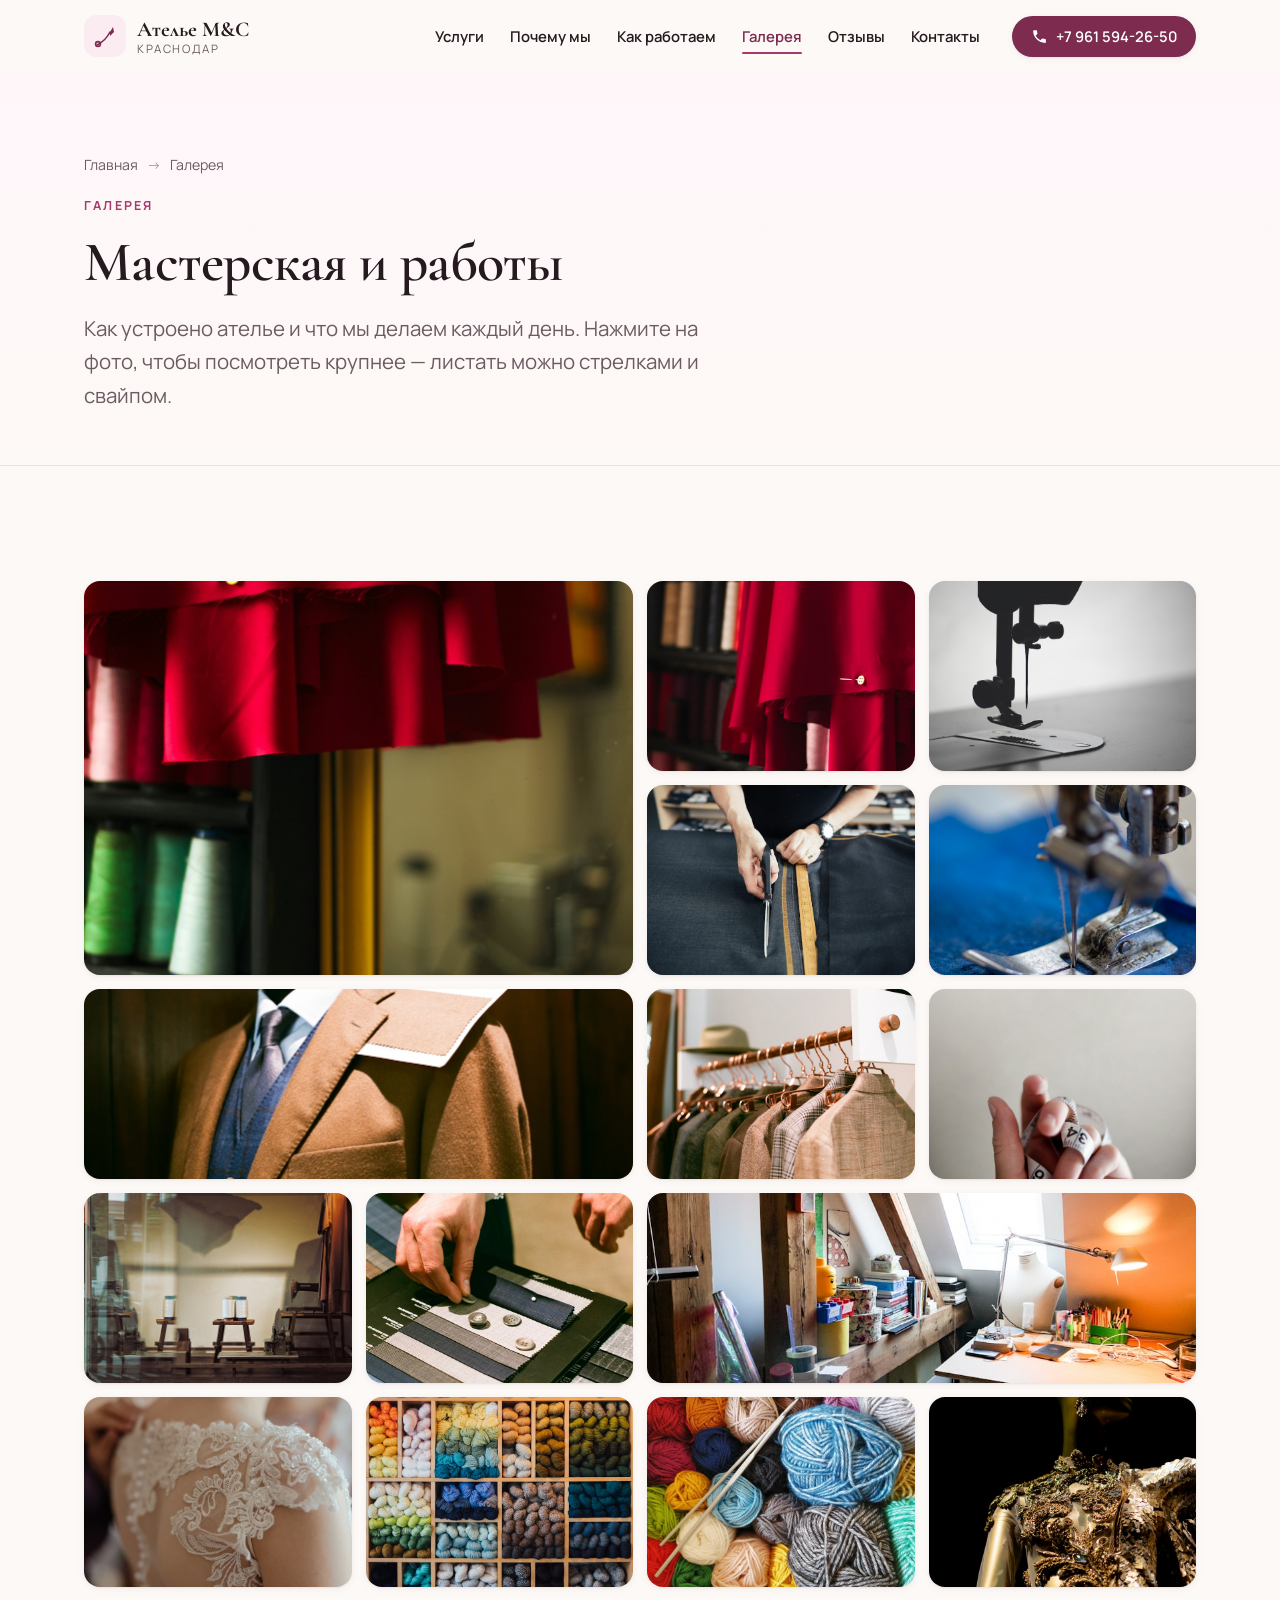
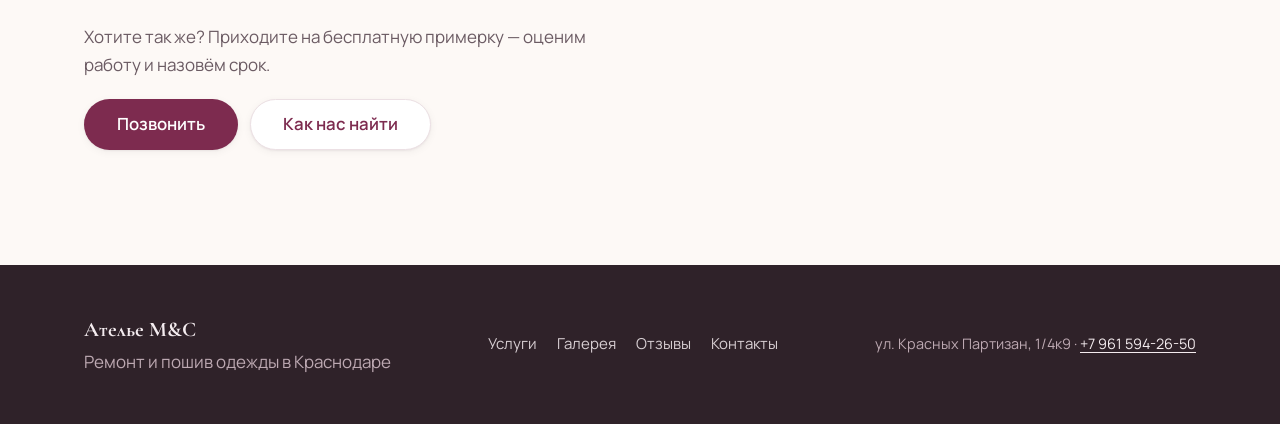
==== gallery.html @ f5616fe5 "Галерея вынесена на отдельную страницу /gallery На главной осталась витрина из 6 фото с кнопкой «Смо" ====
<!DOCTYPE html>
<html lang="ru">
<head>
<meta charset="UTF-8">
<meta name="viewport" content="width=device-width, initial-scale=1">
<title>Галерея работ — Ателье M&amp;C, Краснодар</title>
<meta name="description" content="Фотографии ателье M&amp;C в Краснодаре: мастерская, раскрой, пошив и готовые работы. Ремонт и пошив одежды на ул. Красных Партизан, 1/4к9. Тел. +7 961 594-26-50.">
<link rel="canonical" href="https://atelier-mc.vercel.app/gallery">
<meta name="theme-color" content="#241a1f">

<meta property="og:type" content="website">
<meta property="og:locale" content="ru_RU">
<meta property="og:site_name" content="Ателье M&amp;C">
<meta property="og:title" content="Галерея работ — Ателье M&amp;C, Краснодар">
<meta property="og:description" content="Фотографии мастерской и работ ателье M&amp;C в Краснодаре.">
<meta property="og:url" content="https://atelier-mc.vercel.app/gallery">
<meta property="og:image" content="https://atelier-mc.vercel.app/photos/g1-platie-big.jpg">
<meta name="twitter:card" content="summary_large_image">

<link rel="icon" type="image/svg+xml" href="/favicon.svg">
<link rel="apple-touch-icon" href="/favicon.svg">

<link rel="preconnect" href="https://fonts.googleapis.com">
<link rel="preconnect" href="https://fonts.gstatic.com" crossorigin>
<link href="https://fonts.googleapis.com/css2?family=Cormorant+Garamond:wght@500;600;700&family=Manrope:wght@400;500;600;700&display=swap" rel="stylesheet">
<link rel="stylesheet" href="/styles.css">
<script>document.documentElement.className+=" js";</script>
</head>
<body>

<a class="skip-link" href="#main">Перейти к содержанию</a>

<header class="site-header" id="top">
  <div class="wrap header-inner">
    <a class="brand" href="/" aria-label="Ателье M&amp;C — на главную">
      <span class="brand-mark" aria-hidden="true">
        <svg viewBox="0 0 32 32" width="32" height="32" fill="none">
          <path d="M8 25c6-3 10-7 13-13" stroke="currentColor" stroke-width="1.6" stroke-linecap="round"/>
          <path d="M21 12l3-5 1 5-4 4z" fill="currentColor"/>
          <circle cx="9" cy="24" r="2.4" stroke="currentColor" stroke-width="1.6"/>
        </svg>
      </span>
      <span class="brand-text">
        <strong>Ателье M&amp;C</strong>
        <small>Краснодар</small>
      </span>
    </a>

    <nav class="site-nav" id="site-nav" aria-label="Основная навигация">
      <a href="/#services">Услуги</a>
      <a href="/#why">Почему мы</a>
      <a href="/#how">Как работаем</a>
      <a href="/gallery" class="is-active" aria-current="page">Галерея</a>
      <a href="/#reviews">Отзывы</a>
      <a href="/#contacts">Контакты</a>
    </nav>

    <a class="btn btn-primary header-cta" href="tel:+79615942650">
      <svg viewBox="0 0 24 24" width="17" height="17" aria-hidden="true"><path d="M6.6 10.8a15.1 15.1 0 006.6 6.6l2.2-2.2a1 1 0 011-.24 11.4 11.4 0 003.6.58 1 1 0 011 1V20a1 1 0 01-1 1A17 17 0 013 4a1 1 0 011-1h3.5a1 1 0 011 1c0 1.25.2 2.46.57 3.6a1 1 0 01-.25 1z" fill="currentColor"/></svg>
      +7 961 594-26-50
    </a>

    <button class="burger" id="burger" aria-label="Открыть меню" aria-expanded="false" aria-controls="site-nav">
      <span></span><span></span><span></span>
    </button>
  </div>
</header>

<main id="main">

  <section class="page-head">
    <div class="wrap">
      <nav class="crumbs" aria-label="Вы здесь">
        <a href="/">Главная</a> <span aria-hidden="true">→</span> Галерея
      </nav>
      <p class="eyebrow">Галерея</p>
      <h1>Мастерская и работы</h1>
      <p class="lead">Как устроено ателье и что мы делаем каждый день.
        Нажмите на фото, чтобы посмотреть крупнее — листать можно стрелками и свайпом.</p>
    </div>
  </section>

  <section class="section">
    <div class="wrap">
      <!-- Замените на фотографии своих работ, см. README.md -->
      <div class="gallery stagger">
        <button class="shot big reveal" type="button" data-full="/photos/g1-platie-big.jpg">
          <img src="/photos/g1-platie.jpg" alt="Красное платье на вешалке рядом с катушками ниток" loading="lazy" width="1100" height="1100">
        </button>
        <button class="shot reveal" type="button" data-full="/photos/g2-katushki-big.jpg">
          <img src="/photos/g2-katushki.jpg" alt="Стеллаж с разноцветными катушками ниток" loading="lazy" width="800" height="600">
        </button>
        <button class="shot reveal" type="button" data-full="/photos/g3-igla-big.jpg">
          <img src="/photos/g3-igla.jpg" alt="Швейная игла с нитью, макросъемка" loading="lazy" width="800" height="600">
        </button>
        <button class="shot reveal" type="button" data-full="/photos/g4-raskroy-big.jpg">
          <img src="/photos/g4-raskroy.jpg" alt="Раскрой ткани ножницами" loading="lazy" width="800" height="600">
        </button>
        <button class="shot wide reveal" type="button" data-full="/photos/g5-maneken-big.jpg">
          <img src="/photos/g5-maneken.jpg" alt="Костюм на портновском манекене" loading="lazy" width="1100" height="600">
        </button>
        <button class="shot reveal" type="button" data-full="/photos/g6-mashina-big.jpg">
          <img src="/photos/g6-mashina.jpg" alt="Швейная машина в мастерской" loading="lazy" width="800" height="600">
        </button>
        <button class="shot reveal" type="button" data-full="/photos/g7-veshalka-big.jpg">
          <img src="/photos/g7-veshalka.jpg" alt="Готовая одежда на вешалках" loading="lazy" width="800" height="600">
        </button>
        <button class="shot reveal" type="button" data-full="/photos/g8-santimetr-big.jpg">
          <img src="/photos/g8-santimetr.jpg" alt="Рука с обмотанной сантиметровой лентой" loading="lazy" width="1100" height="600">
        </button>
        <button class="shot reveal" type="button" data-full="/photos/g9-vitrina-big.jpg">
          <img src="/photos/g9-vitrina.jpg" alt="Катушки ниток в витрине ателье" loading="lazy" width="1100" height="600">
        </button>
        <button class="shot reveal" type="button" data-full="/photos/g10-master-big.jpg">
          <img src="/photos/g10-master.jpg" alt="Мастер за работой с тканью" loading="lazy" width="800" height="600">
        </button>
        <button class="shot wide reveal" type="button" data-full="/photos/g11-stol-big.jpg">
          <img src="/photos/g11-stol.jpg" alt="Рабочий стол закройщика с инструментами" loading="lazy" width="800" height="600">
        </button>
        <button class="shot reveal" type="button" data-full="/photos/g12-svadba-big.jpg">
          <img src="/photos/g12-svadba.jpg" alt="Свадебное платье из кружева" loading="lazy" width="800" height="600">
        </button>
        <button class="shot reveal" type="button" data-full="/photos/g13-tkani-big.jpg">
          <img src="/photos/g13-tkani.jpg" alt="Разноцветные ткани в рулонах" loading="lazy" width="800" height="600">
        </button>
        <button class="shot reveal" type="button" data-full="/photos/g14-pryazha-big.jpg">
          <img src="/photos/g14-pryazha.jpg" alt="Мотки пряжи для трикотажа" loading="lazy" width="800" height="600">
        </button>
        <button class="shot reveal" type="button" data-full="/photos/g15-maneken2-big.jpg">
          <img src="/photos/g15-maneken2.jpg" alt="Манекен в платье с расшитым декором" loading="lazy" width="800" height="600">
        </button>
      </div>

      <div class="gallery-cta reveal">
        <p class="section-lead">Хотите так же? Приходите на бесплатную примерку — оценим работу и назовём срок.</p>
        <div class="contact-actions">
          <a class="btn btn-primary btn-lg" href="tel:+79615942650">Позвонить</a>
          <a class="btn btn-ghost btn-lg" href="/#contacts">Как нас найти</a>
        </div>
      </div>
    </div>
  </section>

</main>

<footer class="site-footer">
  <div class="wrap footer-inner">
    <div>
      <strong>Ателье M&amp;C</strong>
      <p class="muted">Ремонт и пошив одежды в Краснодаре</p>
    </div>
    <nav class="footer-nav" aria-label="Навигация в подвале">
      <a href="/#services">Услуги</a>
      <a href="/gallery">Галерея</a>
      <a href="/#reviews">Отзывы</a>
      <a href="/#contacts">Контакты</a>
    </nav>
    <p class="muted small">ул. Красных Партизан, 1/4к9 · <a href="tel:+79615942650">+7 961 594-26-50</a></p>
  </div>
</footer>

<div class="action-bar">
  <a class="btn btn-primary" href="tel:+79615942650">Позвонить</a>
  <a class="btn btn-tg" href="https://t.me/MalakhovaSvetlana" target="_blank" rel="noopener">Telegram</a>
</div>

<div class="lightbox" id="lightbox" role="dialog" aria-modal="true" aria-label="Просмотр фотографии" hidden>
  <button class="lb-close" type="button" aria-label="Закрыть">✕</button>
  <button class="lb-nav lb-prev" type="button" aria-label="Предыдущее фото">‹</button>
  <img class="lb-img" alt="">
  <button class="lb-nav lb-next" type="button" aria-label="Следующее фото">›</button>
  <p class="lb-caption" aria-live="polite"></p>
</div>

<script src="/app.js" defer></script>
</body>
</html>
---- styles.css ----
/* ── Токены ──────────────────────────────────────────────── */
:root{
  --ink:#241a1f;
  --ink-2:#2f2229;
  --ink-soft:#6b5b63;
  --rose:#a8386a;
  --rose-dark:#7d2b4f;
  --blush:#fbecf1;
  --cream:#fdf9f6;
  --line:#ece0e4;
  --line-dark:rgba(255,255,255,.14);

  --shadow-sm:0 1px 2px rgba(36,26,31,.06), 0 2px 8px rgba(36,26,31,.05);
  --shadow-md:0 4px 12px rgba(36,26,31,.07), 0 12px 32px rgba(36,26,31,.07);
  --shadow-lg:0 12px 28px rgba(36,26,31,.10), 0 32px 64px rgba(36,26,31,.14);

  --r-sm:10px; --r-md:16px; --r-lg:24px; --r-pill:999px;
  --header-h:72px;
  --wrap:1160px;

  --serif:"Cormorant Garamond",Georgia,"Times New Roman",serif;
  --sans:"Manrope",-apple-system,"Segoe UI",Roboto,Arial,sans-serif;
}

*,*::before,*::after{box-sizing:border-box}
html{scroll-behavior:smooth}
body{
  margin:0;
  font-family:var(--sans);
  font-size:17px;
  line-height:1.65;
  color:var(--ink);
  background:var(--cream);
  -webkit-font-smoothing:antialiased;
  overflow-x:hidden;
}
img{max-width:100%;display:block}
a{color:var(--rose);text-decoration-thickness:1px;text-underline-offset:3px}
h1,h2,h3{font-family:var(--serif);font-weight:600;line-height:1.12;margin:0;letter-spacing:-.01em}
h1{font-size:clamp(2.7rem,7vw,5rem)}
h1 em{font-style:italic;font-weight:500}
h2{font-size:clamp(1.9rem,4vw,3rem)}
h3{font-size:1.2rem;font-family:var(--sans);font-weight:700;letter-spacing:0;line-height:1.3}
p{margin:0 0 1em}
p:last-child{margin-bottom:0}

.wrap{width:100%;max-width:var(--wrap);margin-inline:auto;padding-inline:24px}
.muted{color:var(--ink-soft)}
.small{font-size:.9rem}

.skip-link{position:absolute;left:-9999px;top:0;z-index:100;background:var(--rose-dark);color:#fff;padding:12px 20px}
.skip-link:focus{left:0}
:focus-visible{outline:2px solid var(--rose);outline-offset:3px;border-radius:4px}

/* ── Кнопки ──────────────────────────────────────────────── */
.btn{
  display:inline-flex;align-items:center;justify-content:center;gap:8px;
  padding:12px 22px;border:1px solid transparent;border-radius:var(--r-pill);
  font-family:var(--sans);font-size:.97rem;font-weight:600;line-height:1;
  text-decoration:none;cursor:pointer;white-space:nowrap;
  transition:transform .18s ease, box-shadow .18s ease, background .18s ease, color .18s ease, border-color .18s ease;
}
.btn:active{transform:translateY(1px)}
.btn-lg{padding:16px 32px;font-size:1.05rem}
.btn-primary{background:var(--rose-dark);color:#fff;box-shadow:var(--shadow-sm)}
.btn-primary:hover{background:var(--rose);box-shadow:var(--shadow-md);transform:translateY(-2px)}
.btn-ghost{background:#fff;color:var(--rose-dark);border-color:var(--line);box-shadow:var(--shadow-sm)}
.btn-ghost:hover{border-color:var(--rose);color:var(--rose);transform:translateY(-2px);box-shadow:var(--shadow-md)}
.btn-glass{background:rgba(255,255,255,.14);color:#fff;border-color:rgba(255,255,255,.5);backdrop-filter:blur(8px)}
.btn-glass:hover{background:rgba(255,255,255,.94);color:var(--ink);border-color:transparent;transform:translateY(-2px)}
.btn-tg{background:#27a7e7;color:#fff}
.btn-tg:hover{background:#1d94d0}

/* ── Шапка ───────────────────────────────────────────────── */
.site-header{
  position:sticky;top:0;z-index:40;
  background:rgba(253,249,246,.82);
  backdrop-filter:blur(14px);-webkit-backdrop-filter:blur(14px);
  border-bottom:1px solid transparent;
  transition:border-color .25s ease, box-shadow .25s ease;
}
.site-header.is-stuck{border-bottom-color:var(--line);box-shadow:0 4px 20px rgba(36,26,31,.05)}
.header-inner{display:flex;align-items:center;gap:20px;min-height:var(--header-h)}

.brand{display:flex;align-items:center;gap:11px;text-decoration:none;color:var(--ink);flex-shrink:0}
.brand-mark{display:grid;place-items:center;width:42px;height:42px;flex-shrink:0;border-radius:12px;background:var(--blush);color:var(--rose-dark)}
.brand-text{display:flex;flex-direction:column;line-height:1.15}
.brand-text strong{font-family:var(--serif);font-size:1.32rem;font-weight:700}
.brand-text small{font-size:.72rem;letter-spacing:.14em;text-transform:uppercase;color:var(--ink-soft)}

.site-nav{display:flex;gap:2px;margin-left:auto}
.site-nav a{
  position:relative;padding:9px 12px;border-radius:var(--r-pill);
  color:var(--ink);text-decoration:none;font-size:.93rem;font-weight:600;
  transition:background .18s ease,color .18s ease;
}
.site-nav a:hover{background:var(--blush);color:var(--rose-dark)}
.site-nav a.is-active{color:var(--rose-dark)}
.site-nav a.is-active::after{content:"";position:absolute;left:12px;right:12px;bottom:3px;height:2px;background:var(--rose);border-radius:2px}

.header-cta{padding:11px 18px;font-size:.92rem}
.burger{display:none;width:44px;height:44px;padding:0;flex-direction:column;justify-content:center;align-items:center;gap:5px;background:none;border:1px solid var(--line);border-radius:12px;cursor:pointer}
.burger span{display:block;width:19px;height:2px;background:var(--ink);border-radius:2px;transition:transform .25s ease,opacity .2s ease}
.burger[aria-expanded="true"] span:nth-child(1){transform:translateY(7px) rotate(45deg)}
.burger[aria-expanded="true"] span:nth-child(2){opacity:0}
.burger[aria-expanded="true"] span:nth-child(3){transform:translateY(-7px) rotate(-45deg)}

/* ── Hero с фотографией ──────────────────────────────────── */
.hero{
  position:relative;isolation:isolate;overflow:hidden;
  min-height:clamp(560px,88vh,900px);
  display:flex;align-items:center;
  padding:120px 0 150px;
  color:#fff;
}
.hero-media{position:absolute;inset:0;z-index:-2}
.hero-media img{width:100%;height:100%;object-fit:cover;transform:scale(1.1);will-change:transform}
.hero::after{
  content:"";position:absolute;inset:0;z-index:-1;
  background:
    linear-gradient(105deg, rgba(24,14,19,.86) 0%, rgba(24,14,19,.62) 46%, rgba(24,14,19,.28) 100%),
    linear-gradient(0deg, rgba(24,14,19,.55) 0%, transparent 42%);
}
.hero-content{max-width:760px}
.hero h1{margin-bottom:24px;text-shadow:0 2px 30px rgba(0,0,0,.28)}
.hero .lead{color:rgba(255,255,255,.9);max-width:540px}
.eyebrow{font-size:.78rem;font-weight:700;letter-spacing:.18em;text-transform:uppercase;color:var(--rose);margin-bottom:14px}
.eyebrow.light{color:#f0b9d0}
.lead{font-size:clamp(1.05rem,2vw,1.28rem);color:var(--ink-soft);margin-bottom:36px}
.hero-actions{display:flex;flex-wrap:wrap;gap:14px}

.scroll-hint{
  position:absolute;left:50%;bottom:34px;translate:-50% 0;
  width:26px;height:42px;border:2px solid rgba(255,255,255,.55);border-radius:14px;
  display:grid;justify-items:center;padding-top:7px;
}
.scroll-hint span{width:3px;height:8px;border-radius:2px;background:#fff;animation:wheel 1.9s ease-in-out infinite}
@keyframes wheel{0%{opacity:0;transform:translateY(0)}30%{opacity:1}70%{opacity:1;transform:translateY(12px)}100%{opacity:0;transform:translateY(14px)}}

/* ── Плашка с цифрами внахлёст ───────────────────────────── */
.trust{
  position:relative;z-index:2;margin:-72px 0 0;padding:0;list-style:none;
  display:grid;grid-template-columns:repeat(3,1fr);gap:1px;
  background:var(--line);border:1px solid var(--line);
  border-radius:var(--r-lg);overflow:hidden;box-shadow:var(--shadow-lg);
}
.trust li{background:#fff;padding:26px 24px;text-align:center}
.trust-big{display:block;font-family:var(--serif);font-size:2.1rem;font-weight:700;line-height:1.1;color:var(--rose-dark)}
.trust-big .star{font-size:1.15rem;margin-left:3px;color:#e8b63a}
.trust-sub{display:block;font-size:.84rem;color:var(--ink-soft);margin-top:5px;line-height:1.4}

/* ── Секции ──────────────────────────────────────────────── */
.section{padding:clamp(70px,9vw,120px) 0;scroll-margin-top:calc(var(--header-h) + 8px)}
.section-alt{background:#fff;border-block:1px solid var(--line)}
.section-dark{background:var(--ink);color:#f2eaed}
.section-dark h2,.section-dark h3{color:#fff}
.section-dark .section-lead,.section-dark p{color:#c9b8c0}
.section-head{max-width:660px;margin-bottom:clamp(40px,5vw,60px)}
.section-head h2{margin-bottom:16px}
.section-lead{color:var(--ink-soft)}
.note{margin-top:34px;color:var(--ink-soft);font-size:.96rem}

/* ── Услуги: мозаика с фото ──────────────────────────────── */
.services-grid{display:grid;grid-template-columns:repeat(4,1fr);grid-auto-flow:dense;gap:18px}
.s-card{
  position:relative;overflow:hidden;border-radius:var(--r-lg);
  background:#fff;border:1px solid var(--line);box-shadow:var(--shadow-sm);
  display:flex;flex-direction:column;
  transition:transform .28s ease,box-shadow .28s ease;
}
.s-card:hover{transform:translateY(-5px);box-shadow:var(--shadow-md)}
.s-img{width:100%;height:170px;object-fit:cover;transition:transform .6s cubic-bezier(.2,.7,.3,1)}
.s-card:hover .s-img{transform:scale(1.06)}
.s-body{padding:22px 24px 26px}
.s-body h3{margin-bottom:8px}
.s-body p{color:var(--ink-soft);font-size:.94rem;line-height:1.6}

/* большая карточка: текст поверх фото */
.s-card.feature{grid-column:span 2;grid-row:span 2;border:0}
.s-card.feature .s-img{height:100%;position:absolute;inset:0}
.s-card.feature .s-overlay{
  position:relative;margin-top:auto;padding:32px 32px 34px;color:#fff;
  background:linear-gradient(0deg,rgba(24,14,19,.92) 12%,rgba(24,14,19,.6) 60%,transparent 100%);
  min-height:230px;display:flex;flex-direction:column;justify-content:flex-end;
}
.s-card.feature h3{font-size:1.6rem;font-family:var(--serif);font-weight:700;margin-bottom:10px}
.s-card.feature p{color:rgba(255,255,255,.88);font-size:1rem}
.s-card.wide{grid-column:span 2}
.s-card.wide .s-img{height:190px}
.section-alt .s-card{background:var(--cream)}

/* ── Сплит: текст + фото ─────────────────────────────────── */
.split{display:grid;grid-template-columns:.85fr 1fr;gap:clamp(28px,5vw,64px);align-items:center}
.split-media{position:relative;border-radius:var(--r-lg);overflow:hidden;box-shadow:var(--shadow-md)}
.split-media img{width:100%;height:clamp(360px,52vw,540px);object-fit:cover}
.split-text h2{margin-bottom:18px}
.ticks{list-style:none;margin:24px 0 30px;padding:0}
.ticks li{position:relative;padding-left:32px;margin-bottom:12px;color:var(--ink-soft)}
.ticks li::before{
  content:"";position:absolute;left:0;top:.45em;width:18px;height:10px;
  border-left:2.5px solid var(--rose);border-bottom:2.5px solid var(--rose);
  transform:rotate(-45deg);border-radius:1px;
}

/* ── Баннер ──────────────────────────────────────────────── */
.banner{
  position:relative;isolation:isolate;
  min-height:clamp(340px,46vh,480px);display:grid;place-items:center;
  padding:70px 0;text-align:center;color:#fff;
  background-image:url("/photos/banner.jpg");
  background-size:cover;background-position:center 40%;background-attachment:fixed;
}
.banner::after{content:"";position:absolute;inset:0;z-index:-1;background:rgba(24,14,19,.66)}
.banner-quote{
  font-family:var(--serif);font-size:clamp(1.5rem,3.4vw,2.5rem);font-weight:500;font-style:italic;
  line-height:1.35;margin-bottom:32px;text-shadow:0 2px 24px rgba(0,0,0,.3);
}

/* ── Шаги ────────────────────────────────────────────────── */
.steps{
  display:grid;grid-template-columns:repeat(auto-fit,minmax(220px,1fr));gap:32px 26px;
  list-style:none;margin:0;padding:0;
}
.step{position:relative;padding-top:10px}
.step::before{
  content:"";position:absolute;left:52px;right:-26px;top:32px;height:1px;
  background:linear-gradient(90deg,var(--line-dark),transparent);
}
.step:last-child::before{display:none}
.step-num{
  display:grid;place-items:center;width:44px;height:44px;margin-bottom:18px;
  border-radius:50%;background:var(--rose);color:#fff;
  font-family:var(--serif);font-size:1.3rem;font-weight:700;
}
.step h3{margin-bottom:8px}
.step p{font-size:.94rem}

/* ── Галерея: мозаика ────────────────────────────────────── */
.gallery{display:grid;grid-template-columns:repeat(4,1fr);grid-auto-rows:190px;grid-auto-flow:dense;gap:14px}
.shot{
  position:relative;padding:0;margin:0;border:0;cursor:zoom-in;overflow:hidden;
  border-radius:var(--r-md);background:var(--blush);box-shadow:var(--shadow-sm);
}
.shot.big{grid-column:span 2;grid-row:span 2}
.shot.tall{grid-row:span 2}
.shot.wide{grid-column:span 2}
.shot img{width:100%;height:100%;object-fit:cover;transition:transform .6s cubic-bezier(.2,.7,.3,1)}
.shot::after{
  content:"";position:absolute;inset:0;
  background:linear-gradient(180deg,transparent 50%,rgba(24,14,19,.42));
  opacity:0;transition:opacity .3s ease;
}
.shot:hover img{transform:scale(1.07)}
.shot:hover::after{opacity:1}

/* витрина на главной: одинаковые плитки, без мозаики */
.gallery.teaser{grid-template-columns:repeat(3,1fr);grid-auto-rows:220px}
.gallery.teaser .shot{grid-column:span 1;grid-row:span 1}
.gallery-cta{margin-top:36px}
.gallery-cta .section-lead{margin-bottom:20px;max-width:560px}

/* ── Шапка внутренней страницы ───────────────────────────── */
.page-head{
  padding:clamp(44px,7vw,80px) 0 clamp(32px,5vw,52px);
  background:linear-gradient(180deg,#fff6f9 0%,var(--cream) 100%);
  border-bottom:1px solid var(--line);
}
.page-head h1{font-size:clamp(2.1rem,5vw,3.5rem);margin-bottom:18px}
.page-head .lead{margin-bottom:0;max-width:620px}
.crumbs{font-size:.88rem;color:var(--ink-soft);margin-bottom:20px}
.crumbs a{color:var(--ink-soft);text-decoration:none}
.crumbs a:hover{color:var(--rose);text-decoration:underline}
.crumbs span{margin:0 6px;opacity:.6}

/* ── Виджеты ─────────────────────────────────────────────── */
.embed{border:1px solid var(--line);border-radius:var(--r-lg);overflow:hidden;background:#fff;box-shadow:var(--shadow-sm)}
.embed iframe{display:block;width:100%;border:0}
.embed-placeholder{
  display:flex;flex-direction:column;align-items:center;justify-content:center;gap:16px;
  min-height:280px;padding:32px;text-align:center;color:var(--ink-soft);
  background:linear-gradient(135deg,var(--blush),#eef3fb);
}
.embed-map .embed-placeholder{min-height:520px}

/* ── Контакты ────────────────────────────────────────────── */
.contacts-grid{display:grid;grid-template-columns:minmax(300px,.8fr) 1.2fr;gap:26px;align-items:start}
.contact-card{background:#fff;border:1px solid var(--line);border-radius:var(--r-lg);padding:34px 32px;box-shadow:var(--shadow-sm)}
.contact-list{margin:0 0 28px}
.contact-list>div{padding:14px 0;border-bottom:1px solid var(--line)}
.contact-list>div:first-child{padding-top:0}
.contact-list>div:last-child{border-bottom:0;padding-bottom:0}
.contact-list dt{font-size:.74rem;font-weight:700;letter-spacing:.13em;text-transform:uppercase;color:var(--rose);margin-bottom:5px}
.contact-list dd{margin:0;font-size:1rem;line-height:1.55}
.contact-list dd .muted{font-size:.88rem}
.contact-actions{display:flex;flex-wrap:wrap;gap:12px}

/* ── Подвал ──────────────────────────────────────────────── */
.site-footer{background:var(--ink-2);color:#f4ecef;padding:48px 0 calc(48px + env(safe-area-inset-bottom))}
.site-footer .muted{color:#bda9b2}
.site-footer a{color:#f4ecef}
.footer-inner{display:flex;flex-wrap:wrap;gap:24px 40px;align-items:center;justify-content:space-between}
.footer-inner strong{font-family:var(--serif);font-size:1.3rem}
.footer-nav{display:flex;flex-wrap:wrap;gap:20px}
.footer-nav a{font-size:.94rem;text-decoration:none;opacity:.85}
.footer-nav a:hover{opacity:1;text-decoration:underline}

/* ── Мобильная панель ────────────────────────────────────── */
.action-bar{
  display:none;position:fixed;left:0;right:0;bottom:0;z-index:35;gap:10px;
  padding:10px 14px calc(10px + env(safe-area-inset-bottom));
  background:rgba(253,249,246,.94);backdrop-filter:blur(12px);border-top:1px solid var(--line);
}
.action-bar .btn{flex:1;min-height:44px}

/* ── Лайтбокс ────────────────────────────────────────────── */
.lightbox{
  position:fixed;inset:0;z-index:60;display:grid;
  grid-template-columns:auto 1fr auto;align-items:center;gap:12px;
  padding:24px;background:rgba(18,11,14,.94);animation:fade .2s ease;
}
.lightbox[hidden]{display:none}
.lb-img{grid-column:2;max-width:100%;max-height:82vh;margin:auto;border-radius:var(--r-md);box-shadow:var(--shadow-lg)}
.lb-nav,.lb-close{
  display:grid;place-items:center;width:48px;height:48px;padding:0;
  background:rgba(255,255,255,.12);color:#fff;border:0;border-radius:50%;
  font-size:1.9rem;line-height:1;cursor:pointer;transition:background .18s ease;
}
.lb-nav:hover,.lb-close:hover{background:rgba(255,255,255,.26)}
.lb-close{position:absolute;top:20px;right:20px;font-size:1.1rem}
.lb-caption{grid-column:1/-1;margin:0;text-align:center;color:#e7dbe0;font-size:.9rem}
@keyframes fade{from{opacity:0}to{opacity:1}}

/* ── Появление при скролле ───────────────────────────────── */
.js .reveal{opacity:0;transform:translateY(26px);transition:opacity .7s ease,transform .7s cubic-bezier(.2,.7,.3,1)}
.js .reveal.is-in{opacity:1;transform:none}
.js .stagger>.reveal:nth-child(2){transition-delay:.07s}
.js .stagger>.reveal:nth-child(3){transition-delay:.14s}
.js .stagger>.reveal:nth-child(4){transition-delay:.21s}
.js .stagger>.reveal:nth-child(5){transition-delay:.28s}
.js .stagger>.reveal:nth-child(6){transition-delay:.35s}
.js .stagger>.reveal:nth-child(7){transition-delay:.42s}
.js .stagger>.reveal:nth-child(8){transition-delay:.49s}
.js .stagger>.reveal:nth-child(9){transition-delay:.56s}

/* ── Адаптив ─────────────────────────────────────────────── */
@media (max-width:1080px){
  .header-cta{display:none}
  .services-grid{grid-template-columns:repeat(3,1fr)}
  .s-card.feature{grid-row:span 1}
  .s-card.feature .s-overlay{min-height:200px}
}
@media (max-width:900px){
  .split{grid-template-columns:1fr}
  .split-media img{height:clamp(280px,60vw,420px)}
  .contacts-grid{grid-template-columns:1fr}
  .embed-map .embed-placeholder{min-height:340px}
  .gallery{grid-auto-rows:160px}
  .step::before{display:none}
}
@media (max-width:820px){
  body{font-size:16px}
  .burger{display:flex;margin-left:auto}
  .site-nav{
    position:fixed;inset:var(--header-h) 0 auto 0;
    flex-direction:column;gap:0;margin:0;padding:8px 16px 20px;
    background:var(--cream);border-bottom:1px solid var(--line);box-shadow:var(--shadow-md);
    transform:translateY(-12px);opacity:0;visibility:hidden;pointer-events:none;
    transition:transform .22s ease,opacity .22s ease,visibility 0s .22s;
  }
  .site-nav.is-open{
    transform:none;opacity:1;visibility:visible;pointer-events:auto;
    transition:transform .22s ease,opacity .22s ease,visibility 0s;
  }
  .site-nav a{padding:14px 10px;border-radius:var(--r-sm);font-size:1.02rem}
  .site-nav a.is-active::after{display:none}
  .site-nav a.is-active{background:var(--blush)}

  .action-bar{display:flex}
  main{padding-bottom:76px}
  .site-footer{padding-bottom:calc(96px + env(safe-area-inset-bottom))}

  .hero{min-height:auto;padding:96px 0 120px}
  .hero-actions .btn{flex:1;justify-content:center}
  .scroll-hint{display:none}
  .banner{background-attachment:scroll}

  .trust{grid-template-columns:1fr;margin-top:-56px}
  .trust li{display:flex;align-items:baseline;gap:12px;text-align:left;padding:16px 22px}
  .trust-big{font-size:1.5rem}
  .trust-sub{margin-top:0}

  .services-grid{grid-template-columns:repeat(2,1fr)}
  .s-card.feature,.s-card.wide{grid-column:span 2}
  .s-img{height:150px}

  .gallery{grid-template-columns:repeat(2,1fr);grid-auto-rows:150px}
  .shot.tall,.shot.wide{grid-column:span 1;grid-row:span 1}
  .shot.big{grid-column:span 2;grid-row:span 2}
  .gallery.teaser{grid-template-columns:repeat(2,1fr);grid-auto-rows:150px}

  .lightbox{padding:14px;gap:6px}
  .lb-nav{width:40px;height:40px;font-size:1.5rem}
  .lb-close{top:12px;right:12px}
}
@media (max-width:560px){
  .wrap{padding-inline:18px}
  .services-grid{grid-template-columns:1fr}
  .s-card.feature,.s-card.wide{grid-column:span 1}
  .contact-card{padding:26px 22px}
  .gallery{grid-auto-rows:130px;gap:10px}
}

@media (prefers-reduced-motion:reduce){
  html{scroll-behavior:auto}
  *,*::before,*::after{animation-duration:.01ms!important;transition-duration:.01ms!important}
  .js .reveal{opacity:1;transform:none}
  .banner{background-attachment:scroll}
  .hero-media img{transform:none}
}
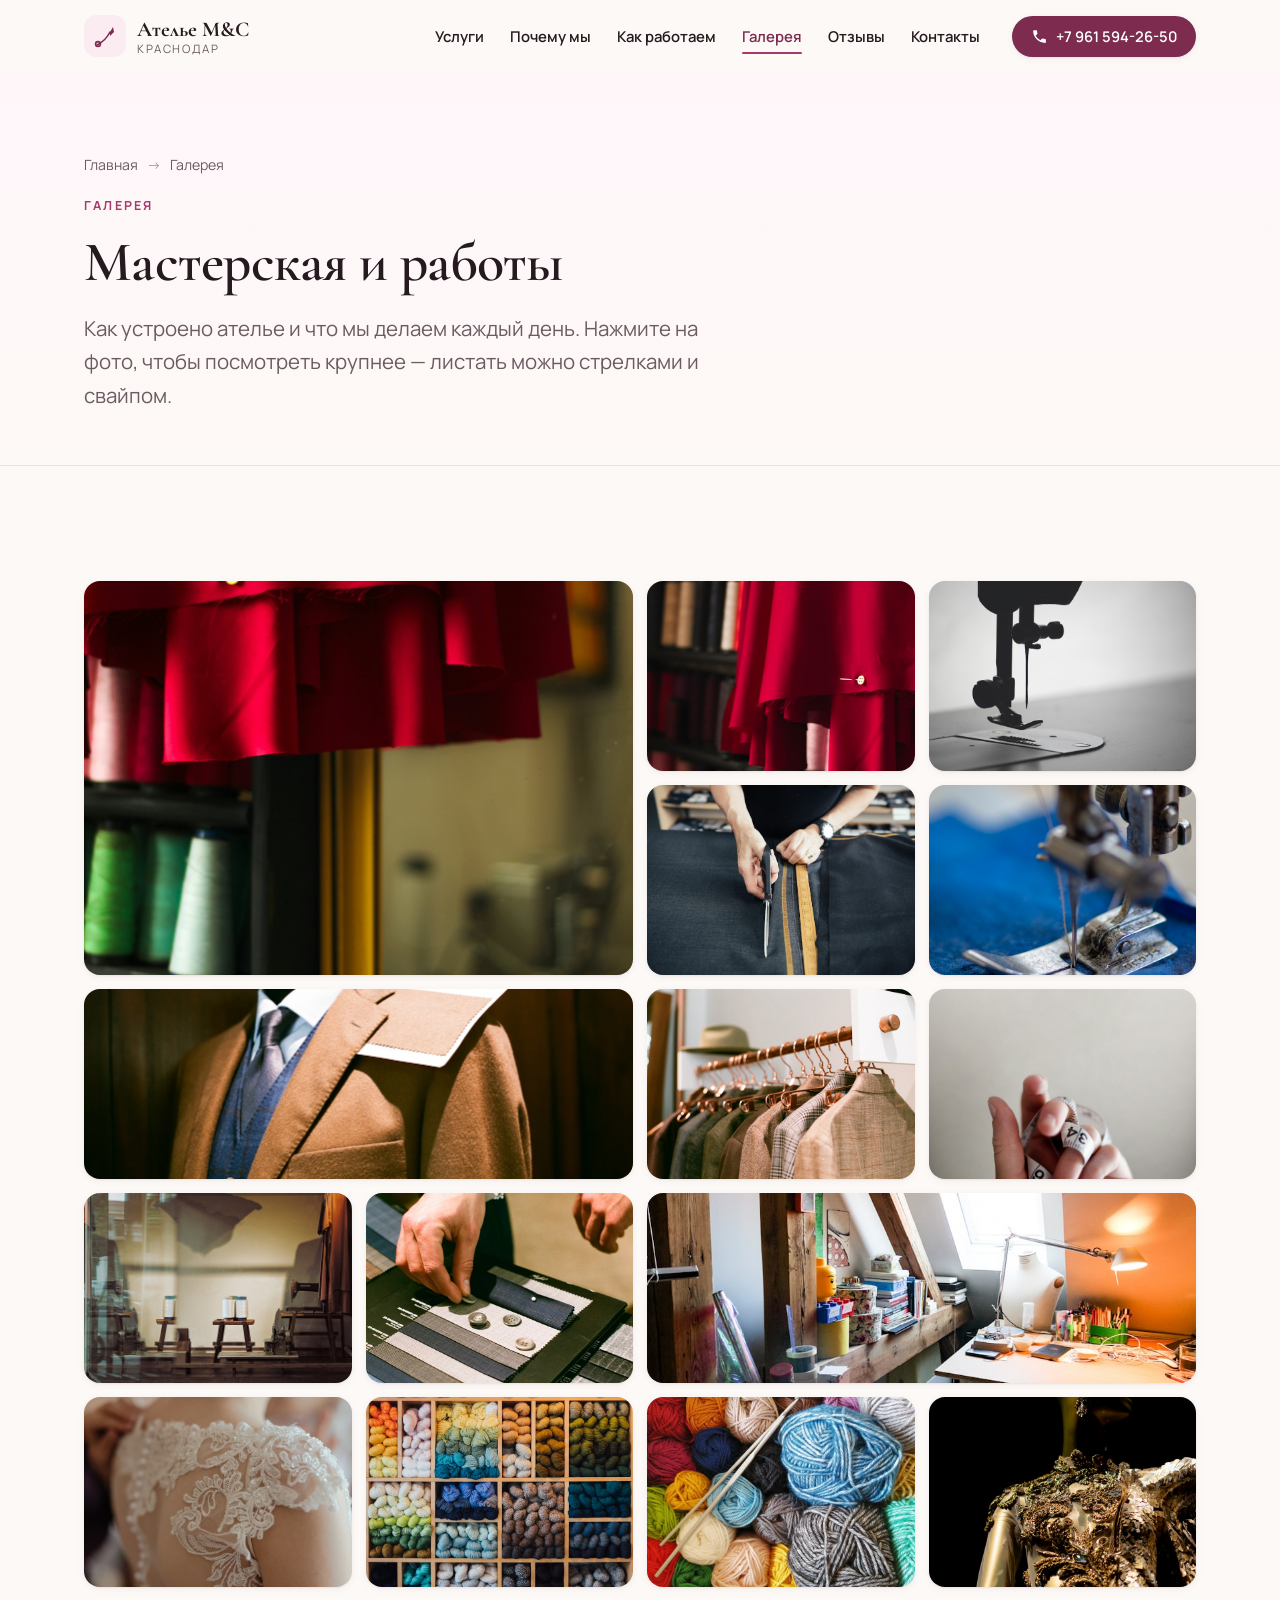
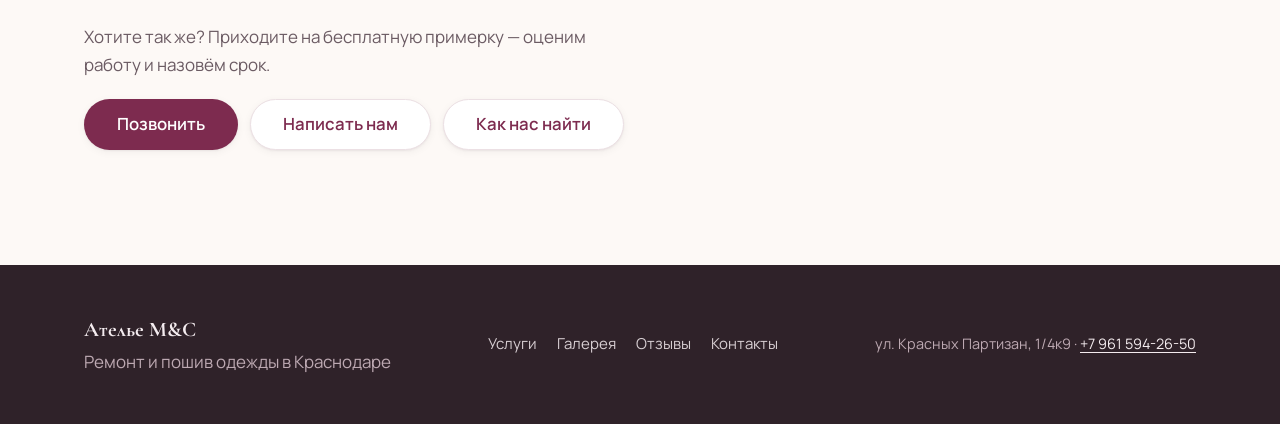
==== commit f1eec24e: "Услуга «Пошив партиями» и окно выбора мессенджера Услуги: - добавлена девятая карточка «Пошив партия" ====
--- a/gallery.html
+++ b/gallery.html
@@ -135,6 +135,7 @@
         <p class="section-lead">Хотите так же? Приходите на бесплатную примерку — оценим работу и назовём срок.</p>
         <div class="contact-actions">
           <a class="btn btn-primary btn-lg" href="tel:+79615942650">Позвонить</a>
+          <button class="btn btn-ghost btn-lg" type="button" data-open-contacts>Написать нам</button>
           <a class="btn btn-ghost btn-lg" href="/#contacts">Как нас найти</a>
         </div>
       </div>
@@ -164,6 +165,55 @@
   <a class="btn btn-tg" href="https://t.me/MalakhovaSvetlana" target="_blank" rel="noopener">Telegram</a>
 </div>
 
+<!-- ── Окно «Написать нам» ─────────────────────────────────── -->
+<div class="modal" id="contact-modal" role="dialog" aria-modal="true" aria-labelledby="cm-title" hidden>
+  <div class="modal-card">
+    <button class="modal-close" type="button" aria-label="Закрыть">✕</button>
+    <h2 id="cm-title">Записаться на примерку</h2>
+    <p>Выберите, где вам удобнее написать. Ответим в рабочее время.</p>
+
+    <ul class="channels">
+      <li>
+        <a class="channel channel-tg" href="https://t.me/MalakhovaSvetlana" target="_blank" rel="noopener">
+          <span class="channel-icon" aria-hidden="true">
+            <svg viewBox="0 0 24 24" width="21" height="21" fill="currentColor"><path d="M21.9 4.3l-3.1 14.8c-.2 1-.9 1.3-1.7.8l-4.7-3.5-2.3 2.2c-.3.3-.5.5-1 .5l.3-4.9 8.9-8c.4-.3-.1-.5-.6-.2L6.7 12.9l-4.7-1.5c-1-.3-1-1 .2-1.5l18.4-7.1c.9-.3 1.6.2 1.3 1.5z"/></svg>
+          </span>
+          <span class="channel-text"><strong>Telegram</strong><small>@MalakhovaSvetlana</small></span>
+        </a>
+      </li>
+      <li>
+        <a class="channel channel-wa" href="https://wa.me/79615942650" target="_blank" rel="noopener">
+          <span class="channel-icon" aria-hidden="true">
+            <svg viewBox="0 0 24 24" width="21" height="21" fill="currentColor"><path d="M12 2a10 10 0 00-8.6 15l-1.3 4.7 4.8-1.3A10 10 0 1012 2zm5.8 14.2c-.2.7-1.2 1.3-1.9 1.4-.5.1-1.2.2-3.4-.7-2.9-1.2-4.7-4.1-4.9-4.3-.1-.2-1.1-1.5-1.1-2.8s.7-2 .9-2.2c.2-.3.5-.3.7-.3h.5c.2 0 .4 0 .6.5l.8 2c.1.2.1.4 0 .5l-.3.5-.4.4c-.1.1-.3.3-.1.6.2.3.8 1.3 1.7 2.1 1.2 1 2.1 1.4 2.4 1.5.2.1.4.1.6-.1l.8-1c.2-.2.3-.2.6-.1l2 1c.3.1.4.2.5.3 0 .1 0 .6-.3 1.3z"/></svg>
+          </span>
+          <span class="channel-text"><strong>WhatsApp</strong><small>+7 961 594-26-50</small></span>
+        </a>
+      </li>
+      <!-- ВКонтакте: пришлите адрес вашей страницы и раскомментируйте этот блок,
+           подставив ссылку вместо ССЫЛКА_НА_ВК
+      <li>
+        <a class="channel channel-vk" href="ССЫЛКА_НА_ВК" target="_blank" rel="noopener">
+          <span class="channel-icon" aria-hidden="true">
+            <svg viewBox="0 0 24 24" width="21" height="21" fill="currentColor"><path d="M12.8 16.6c-5 0-8.2-3.5-8.3-9.3h2.6c.1 4.3 2 6.1 3.4 6.5V7.3h2.4v3.6c1.4-.2 2.9-1.8 3.4-3.6h2.4c-.4 2.2-1.9 3.8-3 4.5 1.1.5 2.8 1.9 3.5 4.8h-2.7c-.5-1.8-1.8-3.2-3.6-3.4v3.4h-.1z"/></svg>
+          </span>
+          <span class="channel-text"><strong>ВКонтакте</strong><small>написать в сообщения</small></span>
+        </a>
+      </li>
+      -->
+      <li>
+        <a class="channel channel-tel" href="tel:+79615942650">
+          <span class="channel-icon" aria-hidden="true">
+            <svg viewBox="0 0 24 24" width="21" height="21" fill="currentColor"><path d="M6.6 10.8a15.1 15.1 0 006.6 6.6l2.2-2.2a1 1 0 011-.24 11.4 11.4 0 003.6.58 1 1 0 011 1V20a1 1 0 01-1 1A17 17 0 013 4a1 1 0 011-1h3.5a1 1 0 011 1c0 1.25.2 2.46.57 3.6a1 1 0 01-.25 1z"/></svg>
+          </span>
+          <span class="channel-text"><strong>Позвонить</strong><small>+7 961 594-26-50</small></span>
+        </a>
+      </li>
+    </ul>
+
+    <p class="modal-note">Примерка и оценка работы — бесплатно</p>
+  </div>
+</div>
+
 <div class="lightbox" id="lightbox" role="dialog" aria-modal="true" aria-label="Просмотр фотографии" hidden>
   <button class="lb-close" type="button" aria-label="Закрыть">✕</button>
   <button class="lb-nav lb-prev" type="button" aria-label="Предыдущее фото">‹</button>
--- a/styles.css
+++ b/styles.css
@@ -185,8 +185,10 @@
 }
 .s-card.feature h3{font-size:1.6rem;font-family:var(--serif);font-weight:700;margin-bottom:10px}
 .s-card.feature p{color:rgba(255,255,255,.88);font-size:1rem}
-.s-card.wide{grid-column:span 2}
-.s-card.wide .s-img{height:190px}
+/* широкая карточка: фото слева, текст справа */
+.s-card.wide{grid-column:span 2;flex-direction:row;align-items:stretch}
+.s-card.wide .s-img{width:42%;height:auto;min-height:190px;flex-shrink:0}
+.s-card.wide .s-body{display:flex;flex-direction:column;justify-content:center;padding:24px 28px}
 .section-alt .s-card{background:var(--cream)}
 
 /* ── Сплит: текст + фото ─────────────────────────────────── */
@@ -311,6 +313,51 @@
   background:rgba(253,249,246,.94);backdrop-filter:blur(12px);border-top:1px solid var(--line);
 }
 .action-bar .btn{flex:1;min-height:44px}
+
+/* ── Окно «Написать нам» ─────────────────────────────────── */
+.modal{
+  position:fixed;inset:0;z-index:70;display:grid;place-items:center;
+  padding:20px;background:rgba(18,11,14,.72);backdrop-filter:blur(4px);
+  animation:fade .2s ease;
+}
+.modal[hidden]{display:none}
+.modal-card{
+  position:relative;width:100%;max-width:440px;
+  background:var(--cream);border-radius:var(--r-lg);padding:36px 32px 32px;
+  box-shadow:var(--shadow-lg);animation:pop .22s cubic-bezier(.2,.8,.3,1);
+  max-height:92vh;overflow-y:auto;
+}
+@keyframes pop{from{opacity:0;transform:translateY(14px) scale(.97)}to{opacity:1;transform:none}}
+.modal-card h2{font-size:1.9rem;margin-bottom:10px}
+.modal-card>p{color:var(--ink-soft);font-size:.95rem;margin-bottom:24px}
+.modal-close{
+  position:absolute;top:14px;right:14px;width:38px;height:38px;
+  display:grid;place-items:center;padding:0;cursor:pointer;
+  background:none;border:0;border-radius:50%;color:var(--ink-soft);font-size:1rem;
+  transition:background .18s ease,color .18s ease;
+}
+.modal-close:hover{background:var(--blush);color:var(--ink)}
+
+.channels{list-style:none;margin:0;padding:0;display:grid;gap:10px}
+.channel{
+  display:flex;align-items:center;gap:14px;
+  padding:14px 16px;border-radius:var(--r-md);
+  background:#fff;border:1px solid var(--line);text-decoration:none;color:var(--ink);
+  transition:transform .18s ease,box-shadow .18s ease,border-color .18s ease;
+}
+.channel:hover{transform:translateY(-2px);box-shadow:var(--shadow-md);border-color:transparent}
+.channel-icon{
+  display:grid;place-items:center;width:42px;height:42px;flex-shrink:0;
+  border-radius:12px;color:#fff;
+}
+.channel-tg .channel-icon{background:#27a7e7}
+.channel-wa .channel-icon{background:#25d366}
+.channel-vk .channel-icon{background:#07f}
+.channel-tel .channel-icon{background:var(--rose-dark)}
+.channel-text{display:flex;flex-direction:column;line-height:1.3;min-width:0}
+.channel-text strong{font-size:1.02rem;font-weight:700}
+.channel-text small{font-size:.85rem;color:var(--ink-soft)}
+.modal-note{margin:22px 0 0;font-size:.85rem;color:var(--ink-soft);text-align:center}
 
 /* ── Лайтбокс ────────────────────────────────────────────── */
 .lightbox{
@@ -392,6 +439,7 @@
   .services-grid{grid-template-columns:repeat(2,1fr)}
   .s-card.feature,.s-card.wide{grid-column:span 2}
   .s-img{height:150px}
+  .s-card.wide .s-img{width:38%;height:auto;min-height:150px}
 
   .gallery{grid-template-columns:repeat(2,1fr);grid-auto-rows:150px}
   .shot.tall,.shot.wide{grid-column:span 1;grid-row:span 1}
@@ -406,6 +454,9 @@
   .wrap{padding-inline:18px}
   .services-grid{grid-template-columns:1fr}
   .s-card.feature,.s-card.wide{grid-column:span 1}
+  .s-card.wide{flex-direction:column}
+  .s-card.wide .s-img{width:100%;height:150px;min-height:0}
+  .s-card.wide .s-body{padding:22px 24px 26px}
   .contact-card{padding:26px 22px}
   .gallery{grid-auto-rows:130px;gap:10px}
 }
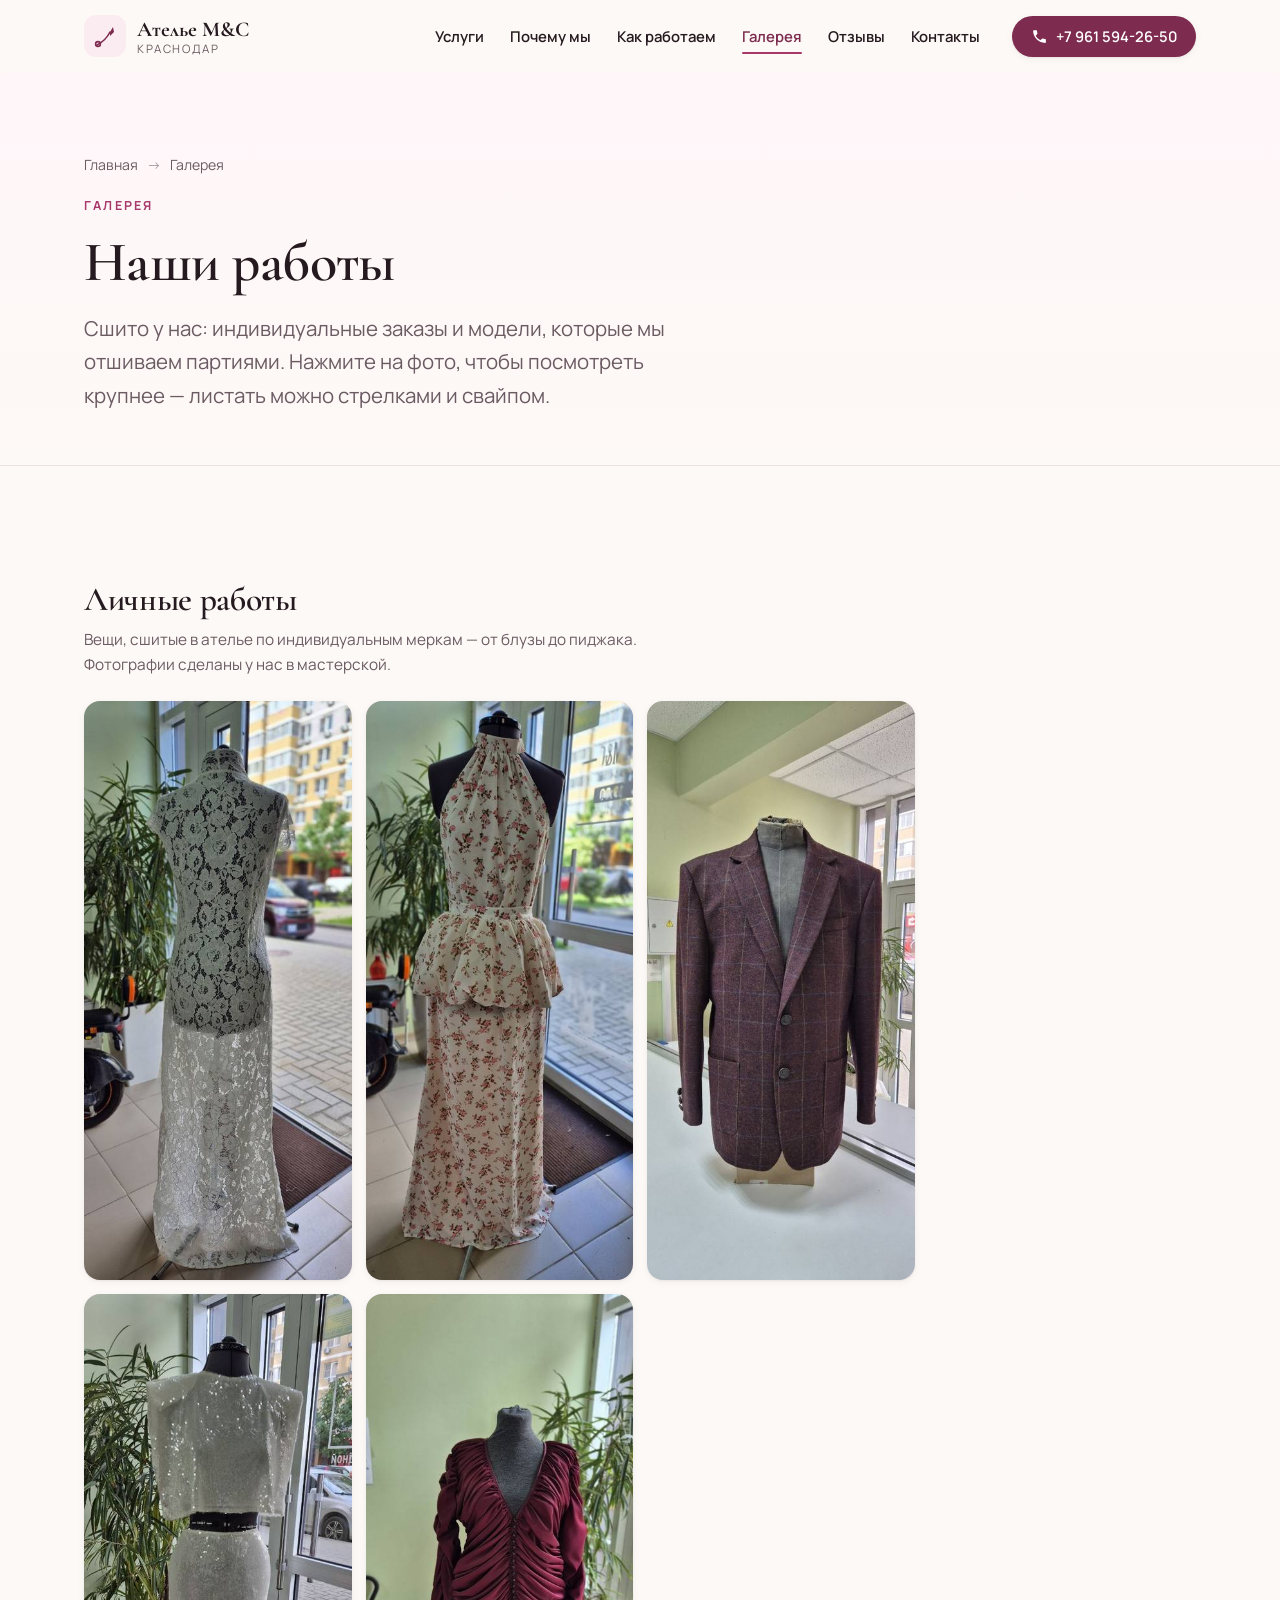
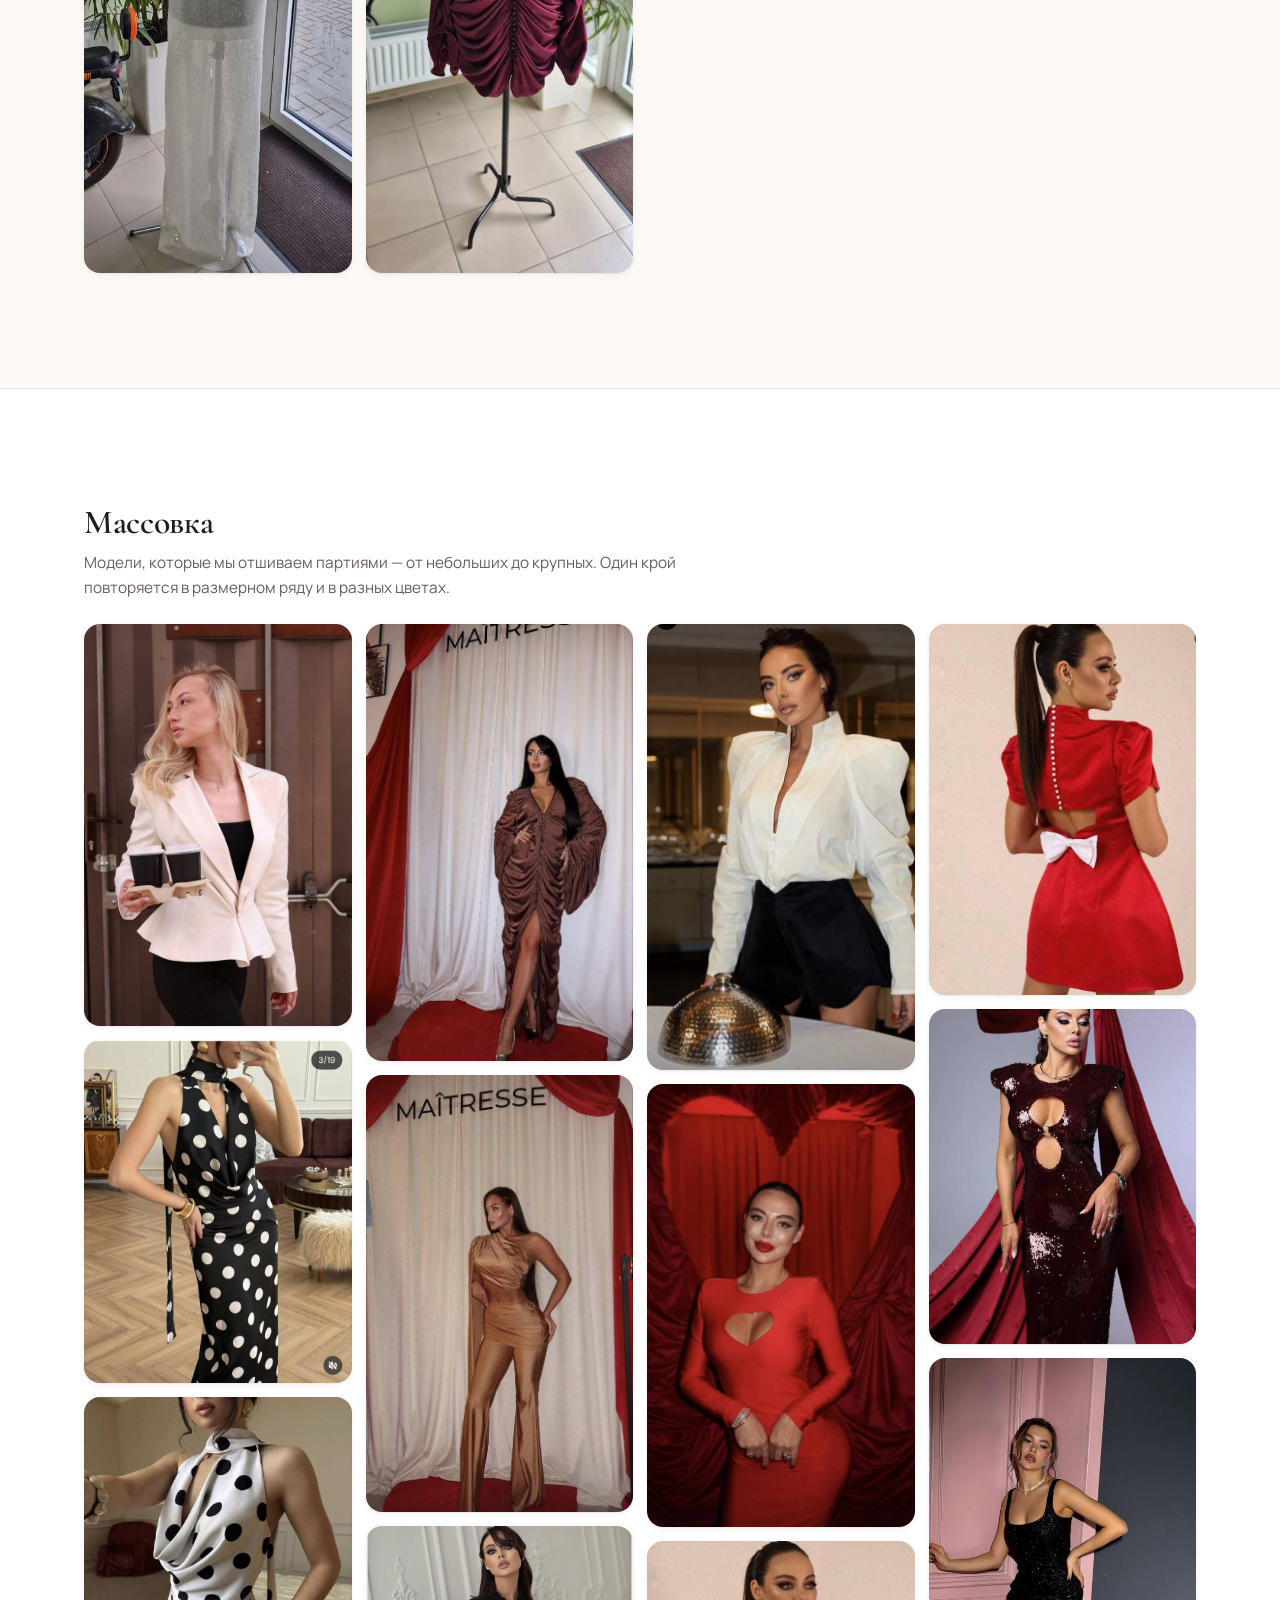
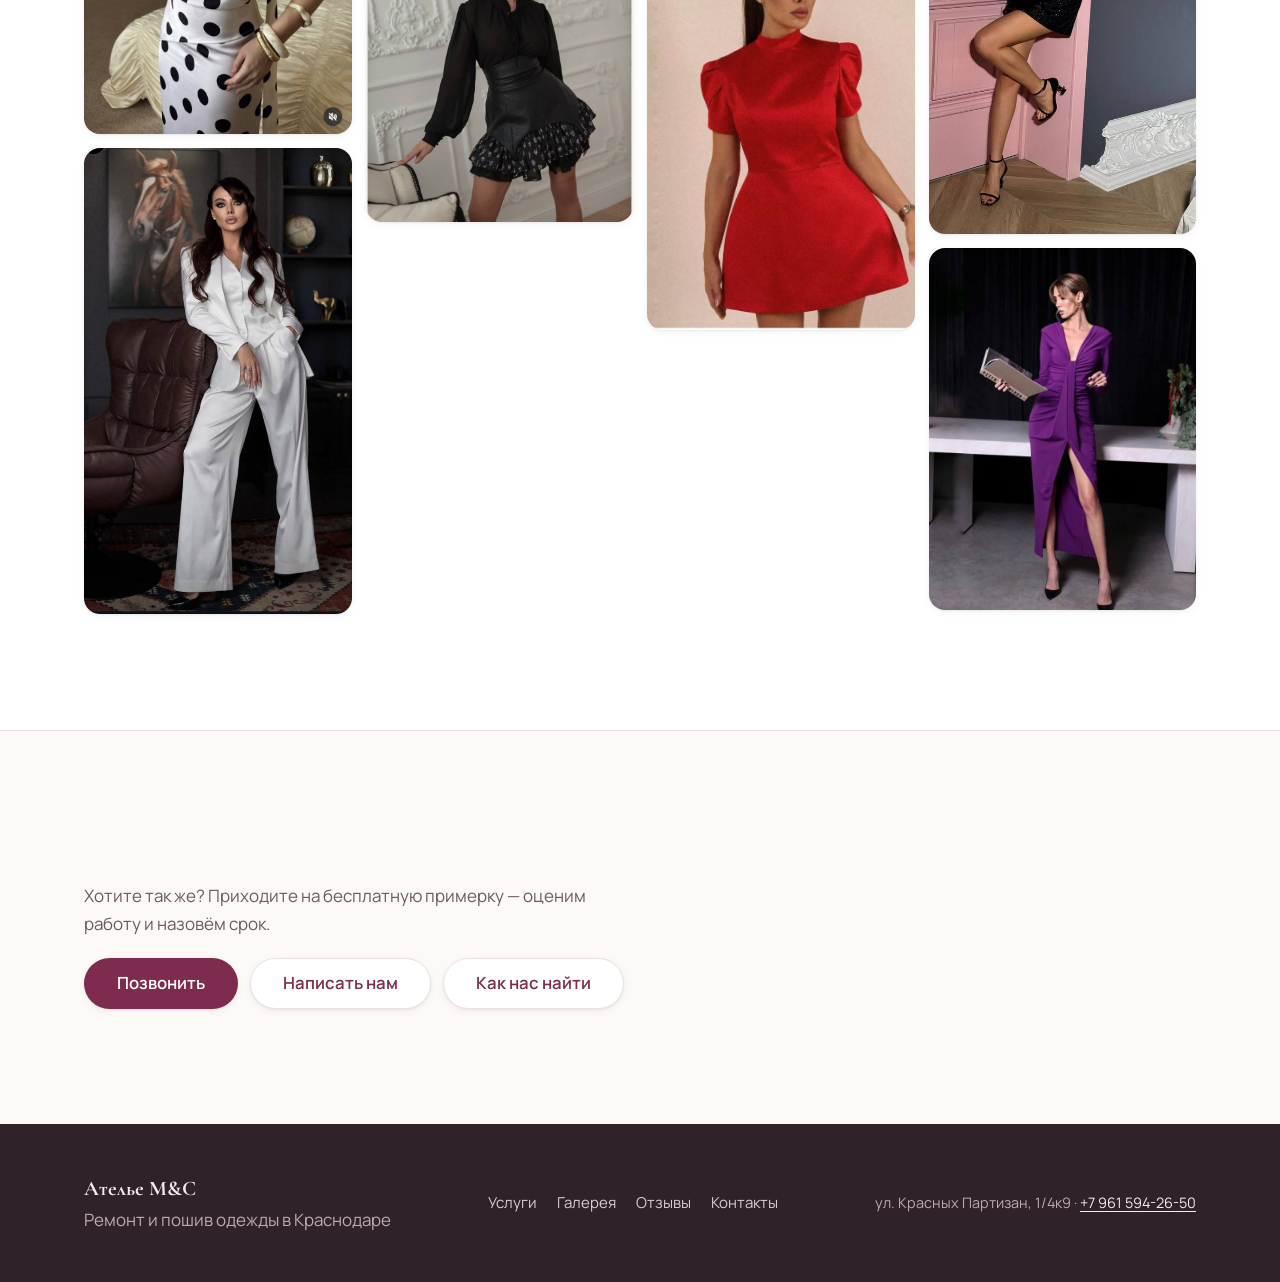
==== commit 0745b683: "Галерея: реальные работы вместо стока, два раздела Добавлены 19 присланных фотографий, разложены по " ====
--- a/gallery.html
+++ b/gallery.html
@@ -4,7 +4,7 @@
 <meta charset="UTF-8">
 <meta name="viewport" content="width=device-width, initial-scale=1">
 <title>Галерея работ — Ателье M&amp;C, Краснодар</title>
-<meta name="description" content="Фотографии ателье M&amp;C в Краснодаре: мастерская, раскрой, пошив и готовые работы. Ремонт и пошив одежды на ул. Красных Партизан, 1/4к9. Тел. +7 961 594-26-50.">
+<meta name="description" content="Работы ателье M&amp;C в Краснодаре: платья, костюмы, блузы и жакеты — индивидуальный пошив и отшив партиями. Ремонт и пошив одежды на ул. Красных Партизан, 1/4к9. Тел. +7 961 594-26-50.">
 <link rel="canonical" href="https://atelier-mc.vercel.app/gallery">
 <meta name="theme-color" content="#241a1f">
 
@@ -12,9 +12,9 @@
 <meta property="og:locale" content="ru_RU">
 <meta property="og:site_name" content="Ателье M&amp;C">
 <meta property="og:title" content="Галерея работ — Ателье M&amp;C, Краснодар">
-<meta property="og:description" content="Фотографии мастерской и работ ателье M&amp;C в Краснодаре.">
+<meta property="og:description" content="Платья, костюмы, блузы и жакеты, сшитые в ателье M&amp;C — личные работы и массовка.">
 <meta property="og:url" content="https://atelier-mc.vercel.app/gallery">
-<meta property="og:image" content="https://atelier-mc.vercel.app/photos/g1-platie-big.jpg">
+<meta property="og:image" content="https://atelier-mc.vercel.app/photos/own1-kruzhevo-big.jpg">
 <meta name="twitter:card" content="summary_large_image">
 
 <link rel="icon" type="image/svg+xml" href="/favicon.svg">
@@ -47,7 +47,7 @@
     </a>
 
     <nav class="site-nav" id="site-nav" aria-label="Основная навигация">
-      <a href="/#services">Услуги</a>
+      <a href="/services">Услуги</a>
       <a href="/#why">Почему мы</a>
       <a href="/#how">Как работаем</a>
       <a href="/gallery" class="is-active" aria-current="page">Галерея</a>
@@ -74,63 +74,95 @@
         <a href="/">Главная</a> <span aria-hidden="true">→</span> Галерея
       </nav>
       <p class="eyebrow">Галерея</p>
-      <h1>Мастерская и работы</h1>
-      <p class="lead">Как устроено ателье и что мы делаем каждый день.
+      <h1>Наши работы</h1>
+      <p class="lead">Сшито у нас: индивидуальные заказы и модели, которые мы отшиваем партиями.
         Нажмите на фото, чтобы посмотреть крупнее — листать можно стрелками и свайпом.</p>
     </div>
   </section>
 
   <section class="section">
     <div class="wrap">
-      <!-- Замените на фотографии своих работ, см. README.md -->
-      <div class="gallery stagger">
-        <button class="shot big reveal" type="button" data-full="/photos/g1-platie-big.jpg">
-          <img src="/photos/g1-platie.jpg" alt="Красное платье на вешалке рядом с катушками ниток" loading="lazy" width="1100" height="1100">
-        </button>
-        <button class="shot reveal" type="button" data-full="/photos/g2-katushki-big.jpg">
-          <img src="/photos/g2-katushki.jpg" alt="Стеллаж с разноцветными катушками ниток" loading="lazy" width="800" height="600">
-        </button>
-        <button class="shot reveal" type="button" data-full="/photos/g3-igla-big.jpg">
-          <img src="/photos/g3-igla.jpg" alt="Швейная игла с нитью, макросъемка" loading="lazy" width="800" height="600">
-        </button>
-        <button class="shot reveal" type="button" data-full="/photos/g4-raskroy-big.jpg">
-          <img src="/photos/g4-raskroy.jpg" alt="Раскрой ткани ножницами" loading="lazy" width="800" height="600">
-        </button>
-        <button class="shot wide reveal" type="button" data-full="/photos/g5-maneken-big.jpg">
-          <img src="/photos/g5-maneken.jpg" alt="Костюм на портновском манекене" loading="lazy" width="1100" height="600">
-        </button>
-        <button class="shot reveal" type="button" data-full="/photos/g6-mashina-big.jpg">
-          <img src="/photos/g6-mashina.jpg" alt="Швейная машина в мастерской" loading="lazy" width="800" height="600">
-        </button>
-        <button class="shot reveal" type="button" data-full="/photos/g7-veshalka-big.jpg">
-          <img src="/photos/g7-veshalka.jpg" alt="Готовая одежда на вешалках" loading="lazy" width="800" height="600">
-        </button>
-        <button class="shot reveal" type="button" data-full="/photos/g8-santimetr-big.jpg">
-          <img src="/photos/g8-santimetr.jpg" alt="Рука с обмотанной сантиметровой лентой" loading="lazy" width="1100" height="600">
-        </button>
-        <button class="shot reveal" type="button" data-full="/photos/g9-vitrina-big.jpg">
-          <img src="/photos/g9-vitrina.jpg" alt="Катушки ниток в витрине ателье" loading="lazy" width="1100" height="600">
-        </button>
-        <button class="shot reveal" type="button" data-full="/photos/g10-master-big.jpg">
-          <img src="/photos/g10-master.jpg" alt="Мастер за работой с тканью" loading="lazy" width="800" height="600">
-        </button>
-        <button class="shot wide reveal" type="button" data-full="/photos/g11-stol-big.jpg">
-          <img src="/photos/g11-stol.jpg" alt="Рабочий стол закройщика с инструментами" loading="lazy" width="800" height="600">
-        </button>
-        <button class="shot reveal" type="button" data-full="/photos/g12-svadba-big.jpg">
-          <img src="/photos/g12-svadba.jpg" alt="Свадебное платье из кружева" loading="lazy" width="800" height="600">
-        </button>
-        <button class="shot reveal" type="button" data-full="/photos/g13-tkani-big.jpg">
-          <img src="/photos/g13-tkani.jpg" alt="Разноцветные ткани в рулонах" loading="lazy" width="800" height="600">
-        </button>
-        <button class="shot reveal" type="button" data-full="/photos/g14-pryazha-big.jpg">
-          <img src="/photos/g14-pryazha.jpg" alt="Мотки пряжи для трикотажа" loading="lazy" width="800" height="600">
-        </button>
-        <button class="shot reveal" type="button" data-full="/photos/g15-maneken2-big.jpg">
-          <img src="/photos/g15-maneken2.jpg" alt="Манекен в платье с расшитым декором" loading="lazy" width="800" height="600">
+      <header class="subhead reveal">
+        <h2>Личные работы</h2>
+        <p>Вещи, сшитые в ателье по индивидуальным меркам — от блузы до пиджака.
+          Фотографии сделаны у нас в мастерской.</p>
+      </header>
+      <div class="masonry stagger">
+        <button class="shot reveal" type="button" data-full="/photos/own1-kruzhevo-big.jpg">
+          <img src="/photos/own1-kruzhevo.jpg" alt="Кружевное платье в пол, сшитое в ателье" loading="lazy">
+        </button>
+        <button class="shot reveal" type="button" data-full="/photos/own2-payetki-big.jpg">
+          <img src="/photos/own2-payetki.jpg" alt="Комплект из пайеток: топ и длинная юбка" loading="lazy">
+        </button>
+        <button class="shot reveal" type="button" data-full="/photos/own3-shifon-cvety-big.jpg">
+          <img src="/photos/own3-shifon-cvety.jpg" alt="Шифоновое платье в цветочек с баской" loading="lazy">
+        </button>
+        <button class="shot reveal" type="button" data-full="/photos/own4-bluza-bordo-big.jpg">
+          <img src="/photos/own4-bluza-bordo.jpg" alt="Блуза цвета бордо с драпировкой и рукавами-буфами" loading="lazy">
+        </button>
+        <button class="shot reveal" type="button" data-full="/photos/own5-pidzhak-tvid-big.jpg">
+          <img src="/photos/own5-pidzhak-tvid.jpg" alt="Мужской пиджак из твида в клетку" loading="lazy">
         </button>
       </div>
-
+    </div>
+  </section>
+
+  <section class="section section-alt">
+    <div class="wrap">
+      <header class="subhead reveal">
+        <h2>Массовка</h2>
+        <p>Модели, которые мы отшиваем партиями — от небольших до крупных.
+          Один крой повторяется в размерном ряду и в разных цветах.</p>
+      </header>
+      <div class="masonry stagger">
+        <button class="shot reveal" type="button" data-full="/photos/b01-zhaket-krem-big.jpg">
+          <img src="/photos/b01-zhaket-krem.jpg" alt="Кремовый жакет приталенного кроя" loading="lazy">
+        </button>
+        <button class="shot reveal" type="button" data-full="/photos/b02-goroh-cherny-big.jpg">
+          <img src="/photos/b02-goroh-cherny.jpg" alt="Чёрное платье в крупный горох с воротником-шарфом" loading="lazy">
+        </button>
+        <button class="shot reveal" type="button" data-full="/photos/b03-goroh-bely-big.jpg">
+          <img src="/photos/b03-goroh-bely.jpg" alt="Белое платье в крупный горох с воротником-шарфом" loading="lazy">
+        </button>
+        <button class="shot reveal" type="button" data-full="/photos/b04-kostyum-bely-big.jpg">
+          <img src="/photos/b04-kostyum-bely.jpg" alt="Белый костюм: жакет и широкие брюки" loading="lazy">
+        </button>
+        <button class="shot reveal" type="button" data-full="/photos/b05-plate-korichnev-big.jpg">
+          <img src="/photos/b05-plate-korichnev.jpg" alt="Длинное платье цвета какао с драпировкой и объёмными рукавами" loading="lazy">
+        </button>
+        <button class="shot reveal" type="button" data-full="/photos/b06-kostyum-zoloto-big.jpg">
+          <img src="/photos/b06-kostyum-zoloto.jpg" alt="Золотистый костюм с топом на одно плечо и брюками клёш" loading="lazy">
+        </button>
+        <button class="shot reveal" type="button" data-full="/photos/b07-bluza-yubka-big.jpg">
+          <img src="/photos/b07-bluza-yubka.jpg" alt="Чёрная шифоновая блуза и юбка с воланами" loading="lazy">
+        </button>
+        <button class="shot reveal" type="button" data-full="/photos/b08-bluza-belaya-big.jpg">
+          <img src="/photos/b08-bluza-belaya.jpg" alt="Белая блуза с объёмными рукавами" loading="lazy">
+        </button>
+        <button class="shot reveal" type="button" data-full="/photos/b09-plate-krasnoe-big.jpg">
+          <img src="/photos/b09-plate-krasnoe.jpg" alt="Красное платье с вырезом в форме сердца" loading="lazy">
+        </button>
+        <button class="shot reveal" type="button" data-full="/photos/b10-plate-krasnoe-perednee-big.jpg">
+          <img src="/photos/b10-plate-krasnoe-perednee.jpg" alt="Красное мини-платье с рукавами-фонариками, вид спереди" loading="lazy">
+        </button>
+        <button class="shot reveal" type="button" data-full="/photos/b11-plate-krasnoe-zadnee-big.jpg">
+          <img src="/photos/b11-plate-krasnoe-zadnee.jpg" alt="Красное мини-платье с открытой спиной и бантом, вид сзади" loading="lazy">
+        </button>
+        <button class="shot reveal" type="button" data-full="/photos/b12-payetki-bordo-big.jpg">
+          <img src="/photos/b12-payetki-bordo.jpg" alt="Вечернее платье из бордовых пайеток с вырезами" loading="lazy">
+        </button>
+        <button class="shot reveal" type="button" data-full="/photos/b13-mini-cherne-big.jpg">
+          <img src="/photos/b13-mini-cherne.jpg" alt="Чёрное мини-платье с блеском" loading="lazy">
+        </button>
+        <button class="shot reveal" type="button" data-full="/photos/b14-plate-fiolet-big.jpg">
+          <img src="/photos/b14-plate-fiolet.jpg" alt="Фиолетовое платье с разрезом и драпировкой" loading="lazy">
+        </button>
+      </div>
+    </div>
+  </section>
+
+  <section class="section">
+    <div class="wrap">
       <div class="gallery-cta reveal">
         <p class="section-lead">Хотите так же? Приходите на бесплатную примерку — оценим работу и назовём срок.</p>
         <div class="contact-actions">
@@ -151,7 +183,7 @@
       <p class="muted">Ремонт и пошив одежды в Краснодаре</p>
     </div>
     <nav class="footer-nav" aria-label="Навигация в подвале">
-      <a href="/#services">Услуги</a>
+      <a href="/services">Услуги</a>
       <a href="/gallery">Галерея</a>
       <a href="/#reviews">Отзывы</a>
       <a href="/#contacts">Контакты</a>
--- a/styles.css
+++ b/styles.css
@@ -255,9 +255,20 @@
 .shot:hover img{transform:scale(1.07)}
 .shot:hover::after{opacity:1}
 
+/* кладка: фото сохраняют свои пропорции и не обрезаются */
+.masonry{columns:4;column-gap:14px}
+.masonry .shot{display:block;width:100%;margin:0 0 14px;break-inside:avoid}
+.masonry .shot img{width:100%;height:auto}
+
+/* подзаголовок раздела внутри страницы */
+.subhead{margin:0 0 24px}
+.subhead h2{font-size:clamp(1.5rem,3vw,2.1rem);margin-bottom:8px}
+.subhead p{color:var(--ink-soft);font-size:.96rem;max-width:620px}
+.section + .section .subhead{margin-top:0}
+
 /* витрина на главной: одинаковые плитки, без мозаики */
-.gallery.teaser{grid-template-columns:repeat(3,1fr);grid-auto-rows:220px}
-.gallery.teaser .shot{grid-column:span 1;grid-row:span 1}
+.gallery.teaser{grid-template-columns:repeat(3,1fr);grid-auto-rows:auto}
+.gallery.teaser .shot{grid-column:span 1;grid-row:span 1;aspect-ratio:3/4}
 .gallery-cta{margin-top:36px}
 .gallery-cta .section-lead{margin-bottom:20px;max-width:560px}
 
@@ -314,6 +325,39 @@
 }
 .action-bar .btn{flex:1;min-height:44px}
 
+/* ── Страница услуг ──────────────────────────────────────── */
+.notice{
+  margin:28px 0 0;padding:18px 22px;
+  background:var(--blush);border:1px solid #f0d8e1;border-left:4px solid var(--rose);
+  border-radius:var(--r-md);font-size:.95rem;color:var(--ink-soft);line-height:1.6;
+}
+.notice strong{color:var(--ink)}
+
+.services-page{padding-top:clamp(40px,5vw,64px)}
+.svc{
+  display:grid;grid-template-columns:.85fr 1.15fr;gap:clamp(26px,4vw,56px);
+  align-items:center;padding:clamp(36px,5vw,60px) 0;border-bottom:1px solid var(--line);
+}
+.svc:last-child{border-bottom:0}
+.svc:nth-child(even) .svc-media{order:2}
+.svc-media{border-radius:var(--r-lg);overflow:hidden;box-shadow:var(--shadow-md)}
+.svc-media img{width:100%;height:clamp(240px,30vw,340px);object-fit:cover}
+.svc-text h2{font-size:clamp(1.6rem,3vw,2.2rem);margin-bottom:14px}
+.svc-text>p{color:var(--ink-soft);font-size:.98rem}
+
+.price-list{list-style:none;margin:22px 0 0;padding:0}
+.price-list li{
+  display:flex;align-items:baseline;justify-content:space-between;gap:14px;
+  padding:11px 0;border-bottom:1px dashed var(--line);
+}
+.price-list li:last-child{border-bottom:0}
+.price-list span{color:var(--ink);font-size:.95rem}
+.price-list b{
+  flex-shrink:0;font-size:.98rem;font-weight:700;color:var(--rose-dark);
+  font-variant-numeric:tabular-nums;white-space:nowrap;
+}
+.price-note{margin-top:16px;font-size:.88rem;color:var(--ink-soft)}
+
 /* ── Окно «Написать нам» ─────────────────────────────────── */
 .modal{
   position:fixed;inset:0;z-index:70;display:grid;place-items:center;
@@ -399,9 +443,13 @@
 @media (max-width:900px){
   .split{grid-template-columns:1fr}
   .split-media img{height:clamp(280px,60vw,420px)}
+  .svc{grid-template-columns:1fr;gap:24px}
+  .svc:nth-child(even) .svc-media{order:0}
+  .svc-media img{height:clamp(200px,45vw,300px)}
   .contacts-grid{grid-template-columns:1fr}
   .embed-map .embed-placeholder{min-height:340px}
   .gallery{grid-auto-rows:160px}
+  .masonry{columns:3}
   .step::before{display:none}
 }
 @media (max-width:820px){
@@ -444,7 +492,8 @@
   .gallery{grid-template-columns:repeat(2,1fr);grid-auto-rows:150px}
   .shot.tall,.shot.wide{grid-column:span 1;grid-row:span 1}
   .shot.big{grid-column:span 2;grid-row:span 2}
-  .gallery.teaser{grid-template-columns:repeat(2,1fr);grid-auto-rows:150px}
+  .gallery.teaser{grid-template-columns:repeat(2,1fr);grid-auto-rows:auto}
+  .masonry{columns:2}
 
   .lightbox{padding:14px;gap:6px}
   .lb-nav{width:40px;height:40px;font-size:1.5rem}
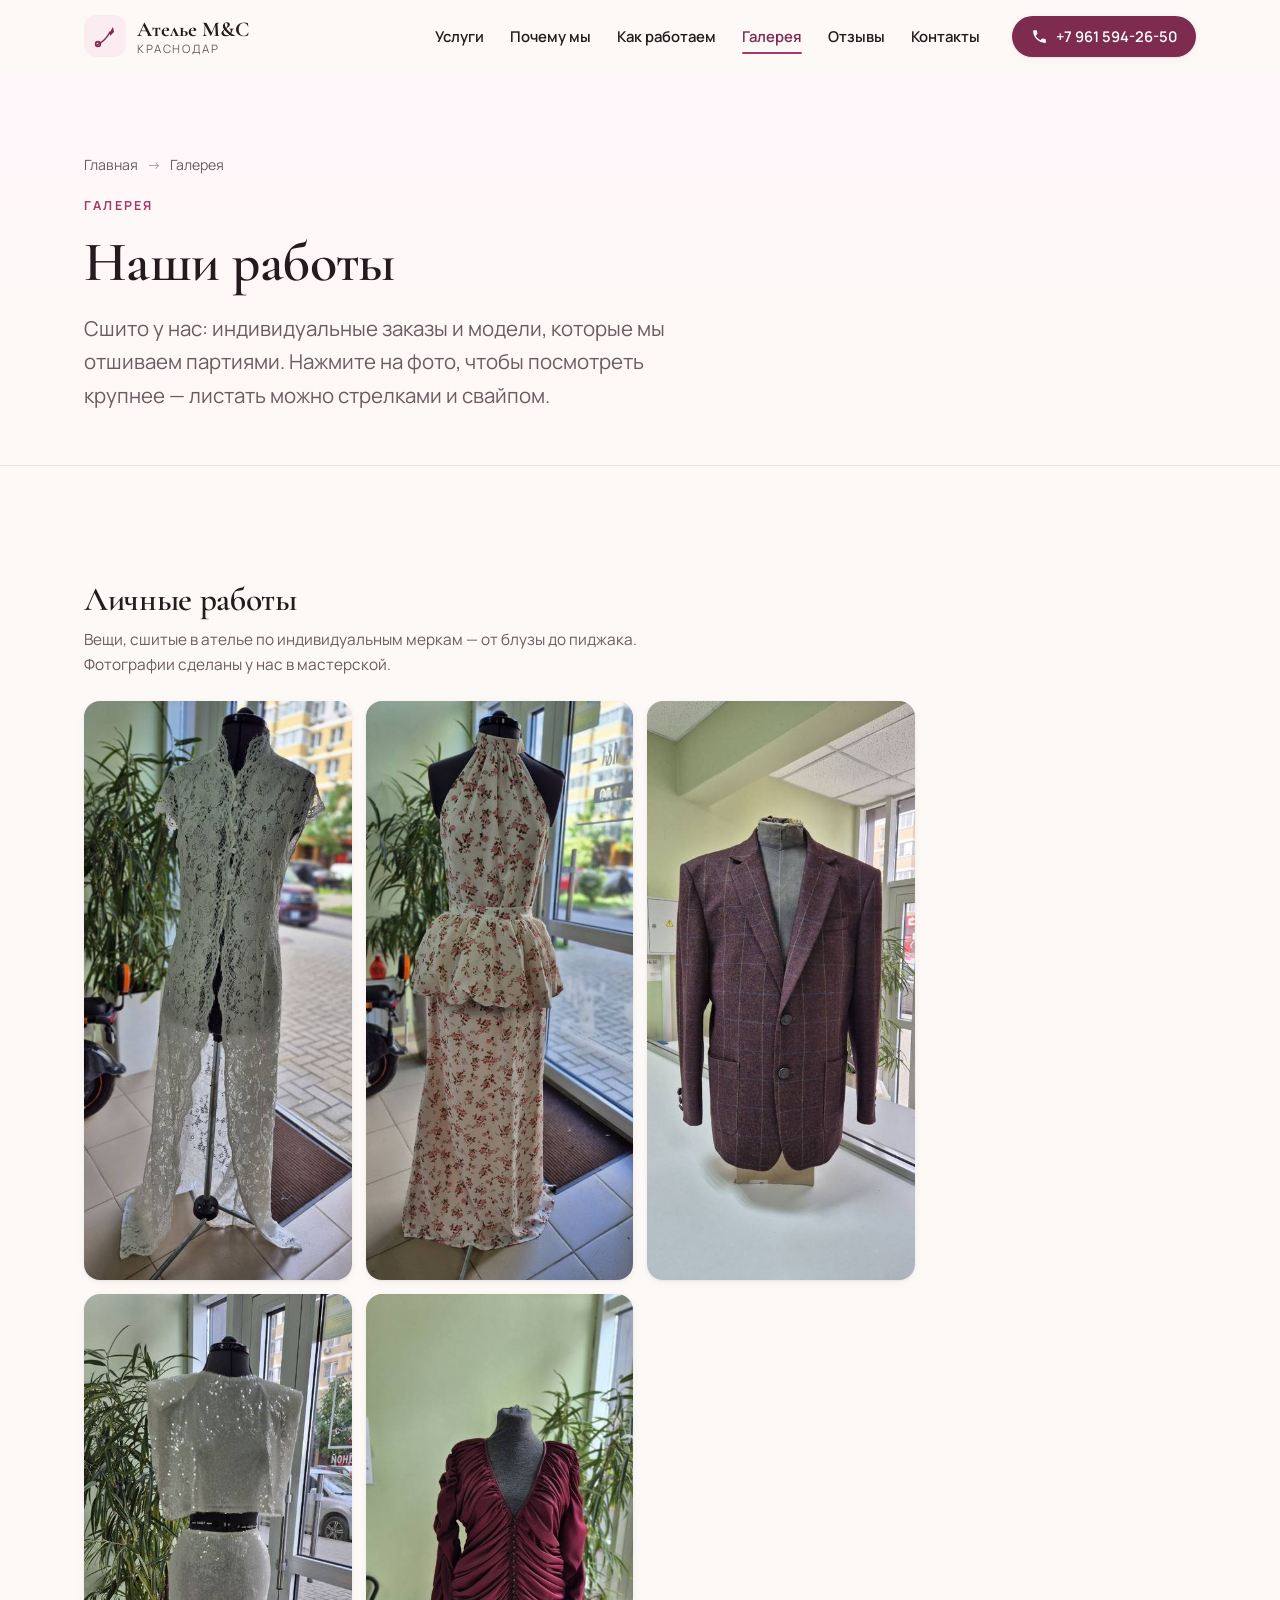
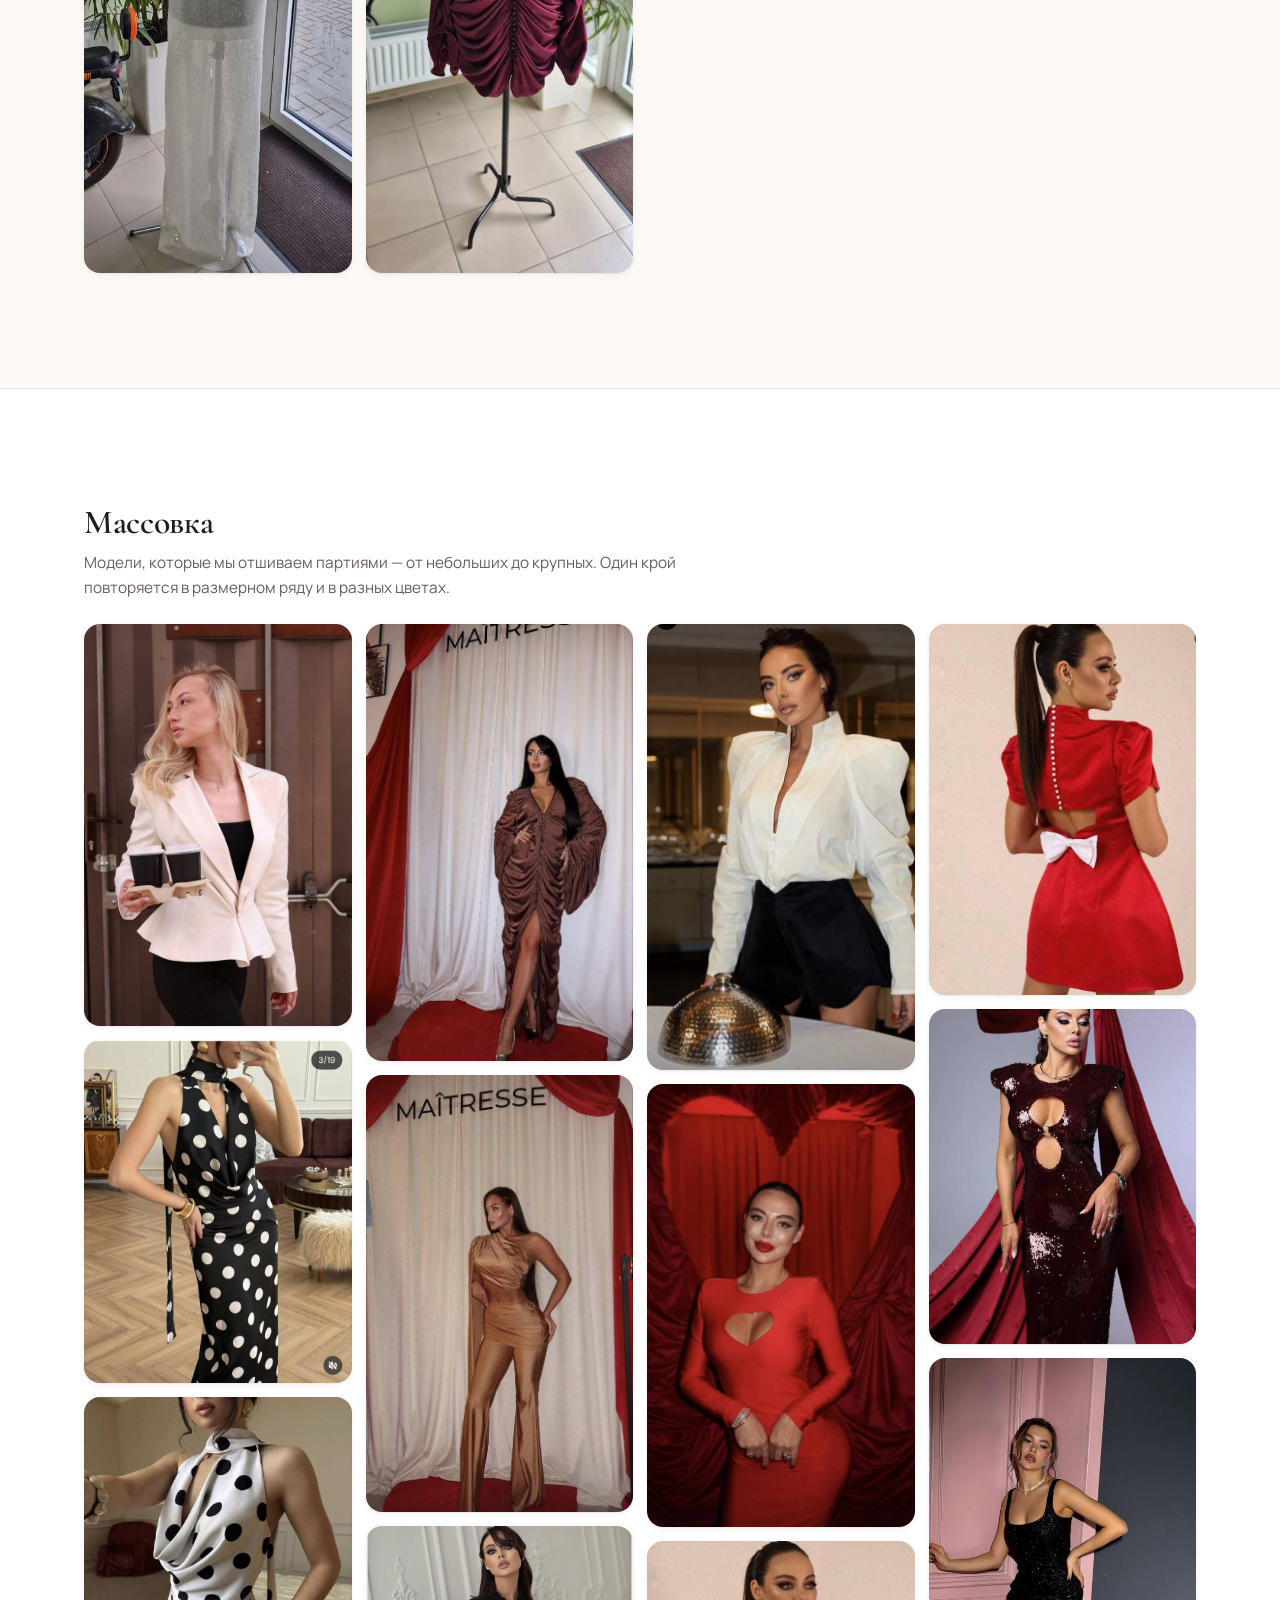
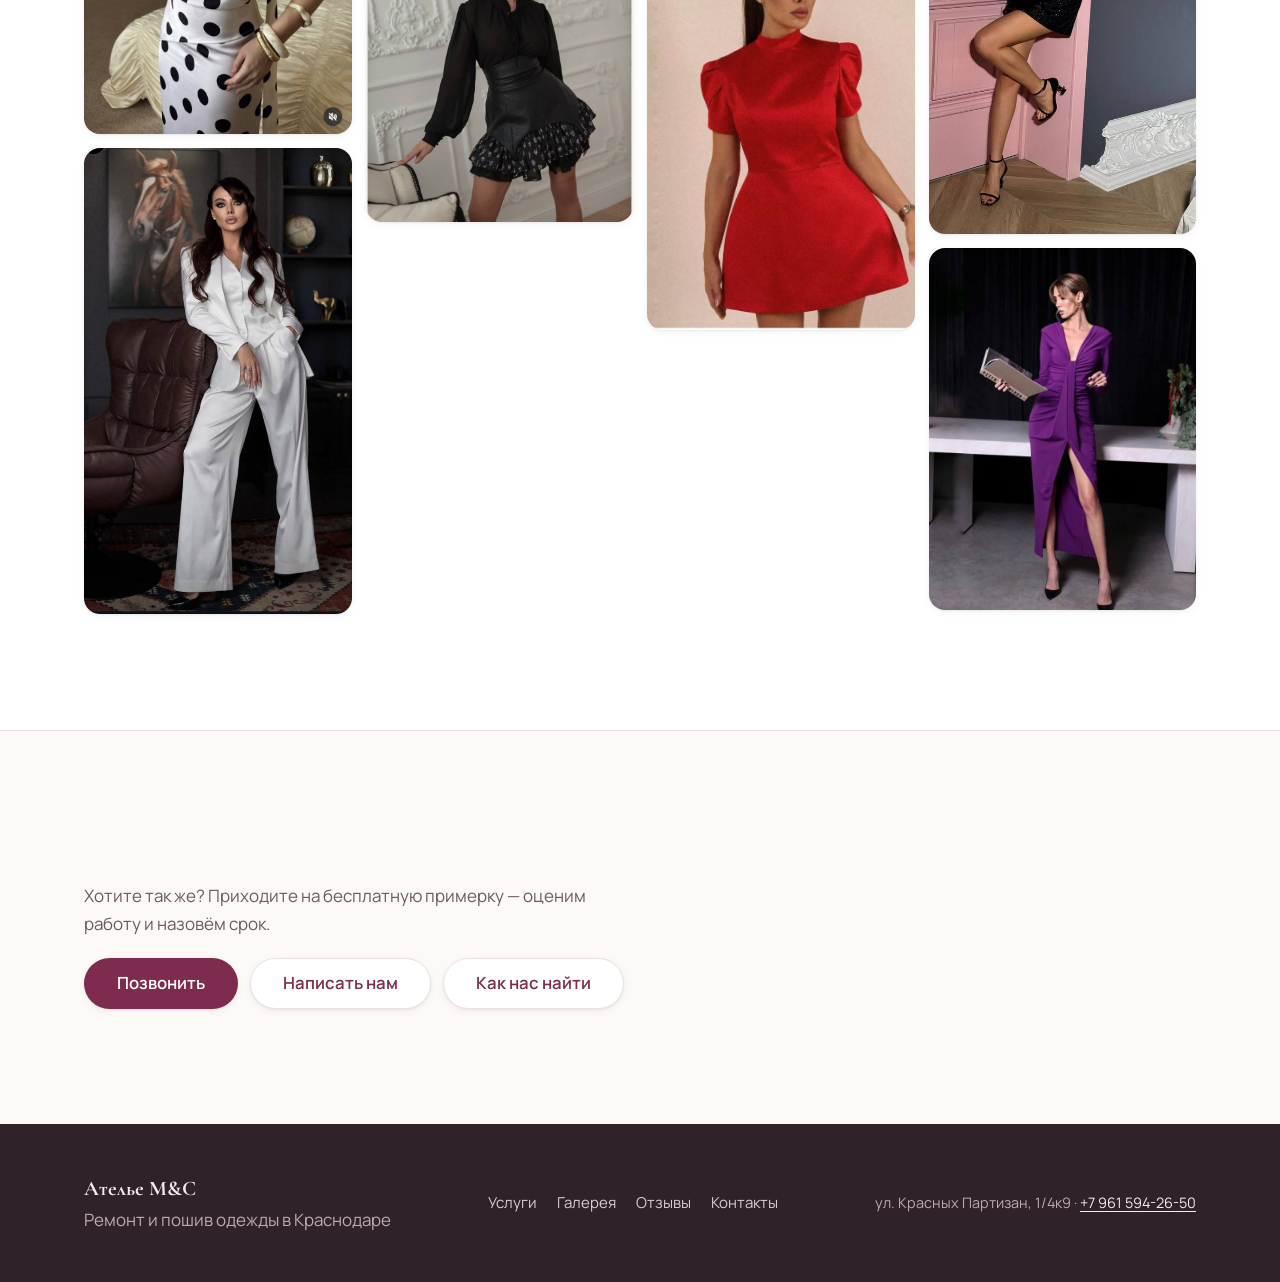
==== commit 1576604f: "Первое фото галереи заменено на вид спереди Тот же кружевной комплект, но видно перёд: застёжка на п" ====
--- a/gallery.html
+++ b/gallery.html
@@ -89,7 +89,7 @@
       </header>
       <div class="masonry stagger">
         <button class="shot reveal" type="button" data-full="/photos/own1-kruzhevo-big.jpg">
-          <img src="/photos/own1-kruzhevo.jpg" alt="Кружевное платье в пол, сшитое в ателье" loading="lazy">
+          <img src="/photos/own1-kruzhevo.jpg" alt="Кружевное платье в пол с накидкой на пуговицах, сшитое в ателье" loading="lazy">
         </button>
         <button class="shot reveal" type="button" data-full="/photos/own2-payetki-big.jpg">
           <img src="/photos/own2-payetki.jpg" alt="Комплект из пайеток: топ и длинная юбка" loading="lazy">
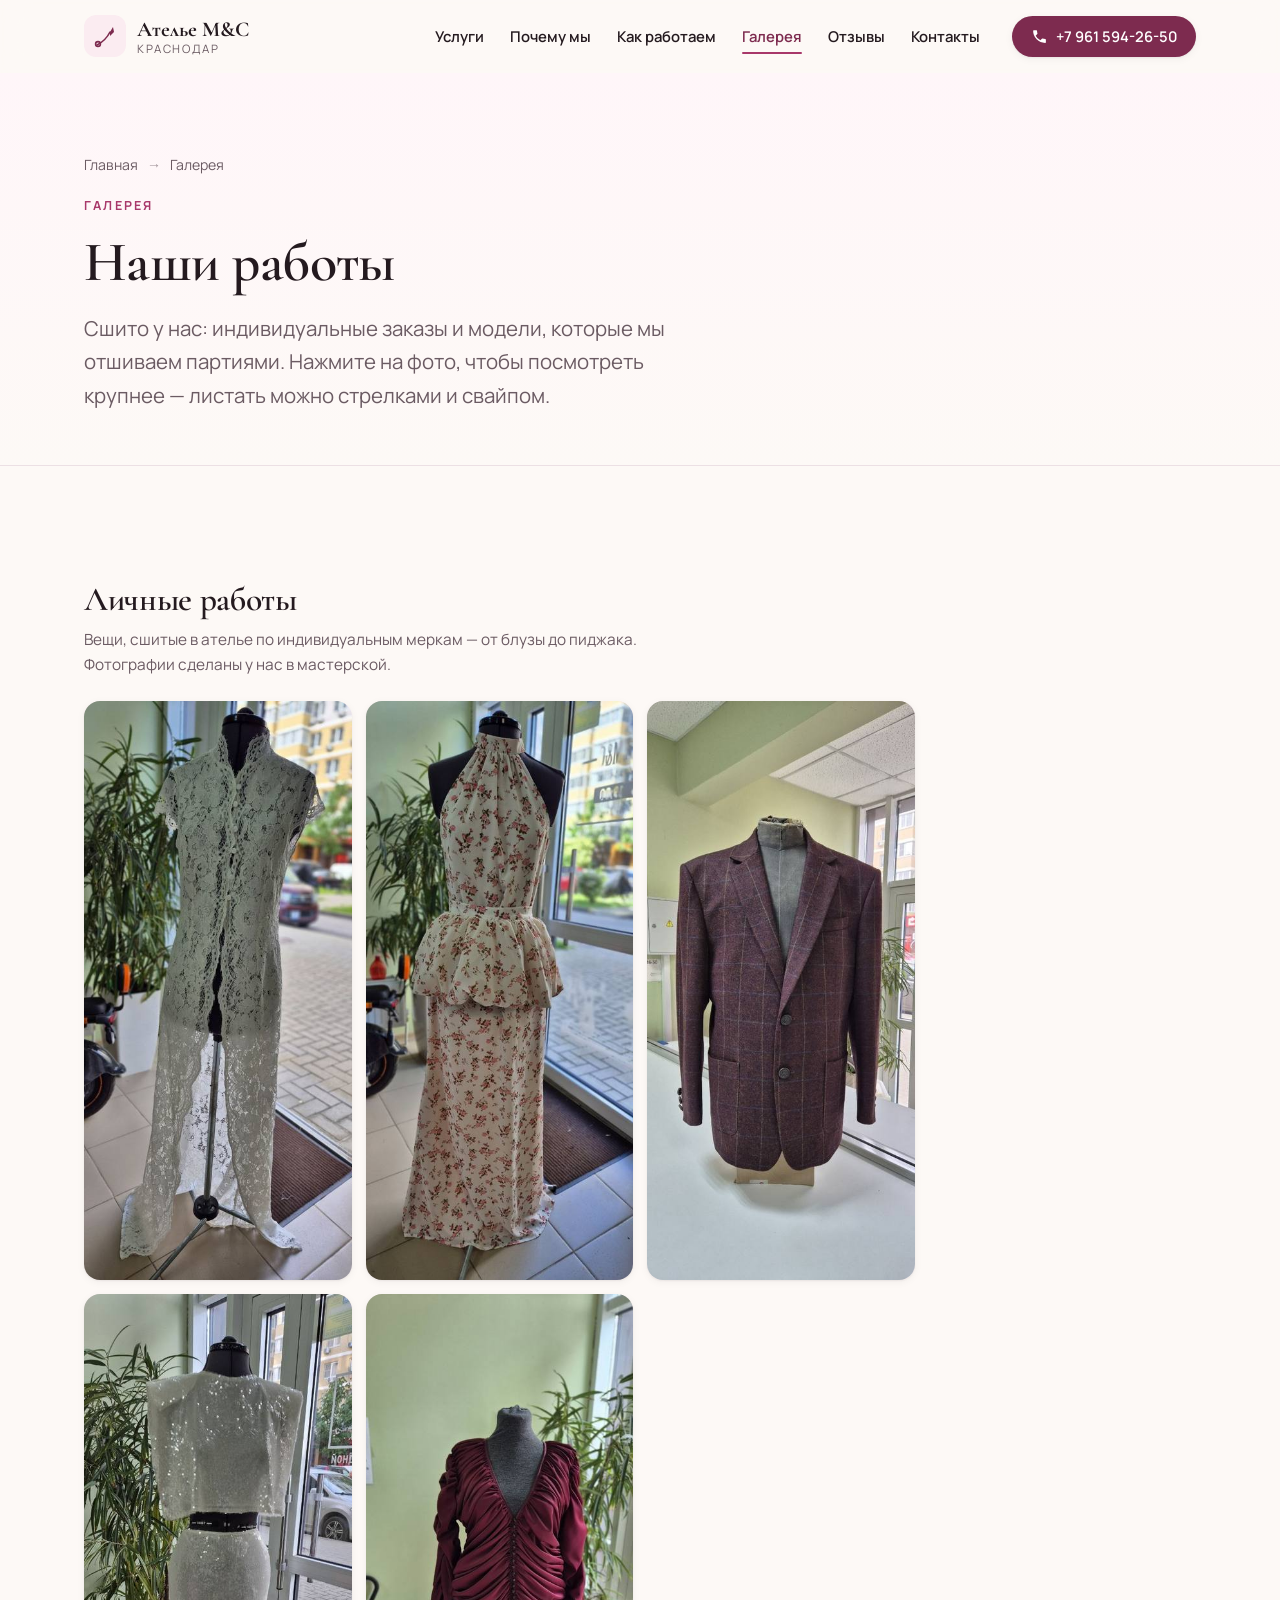
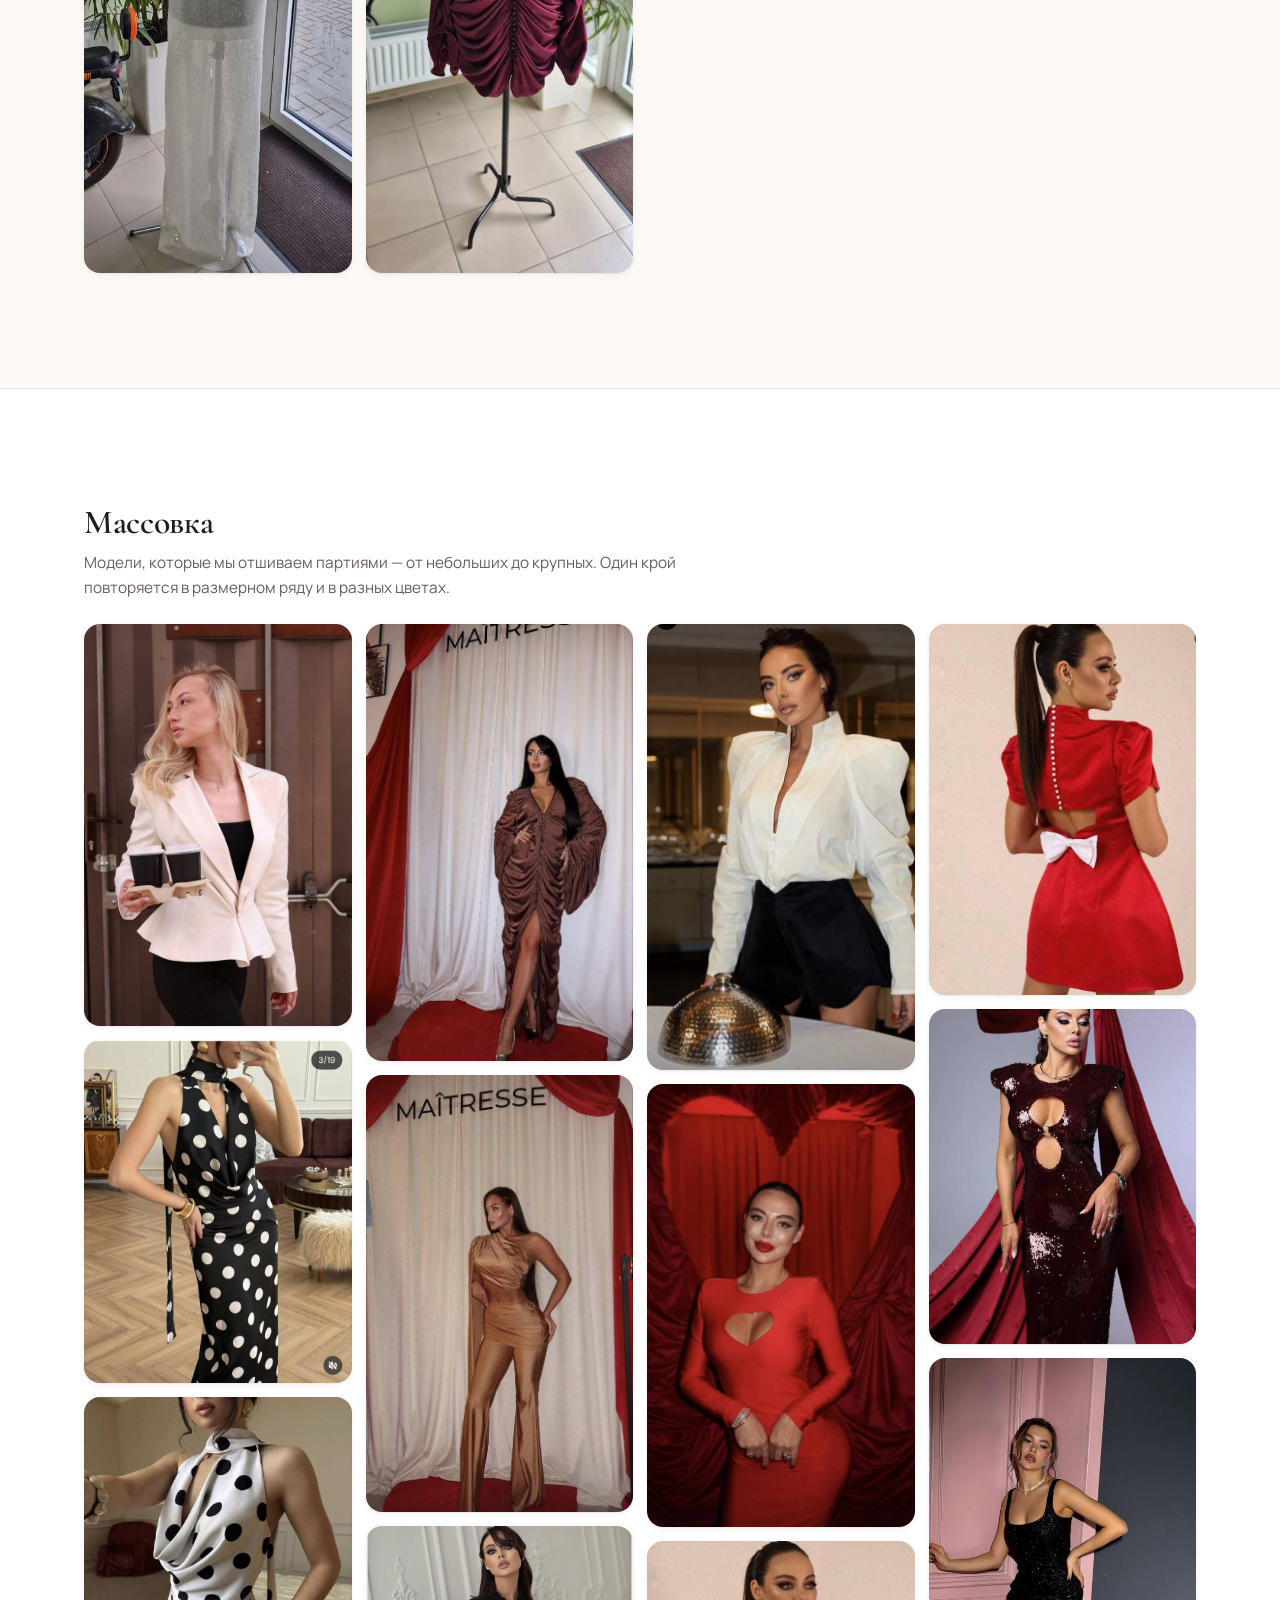
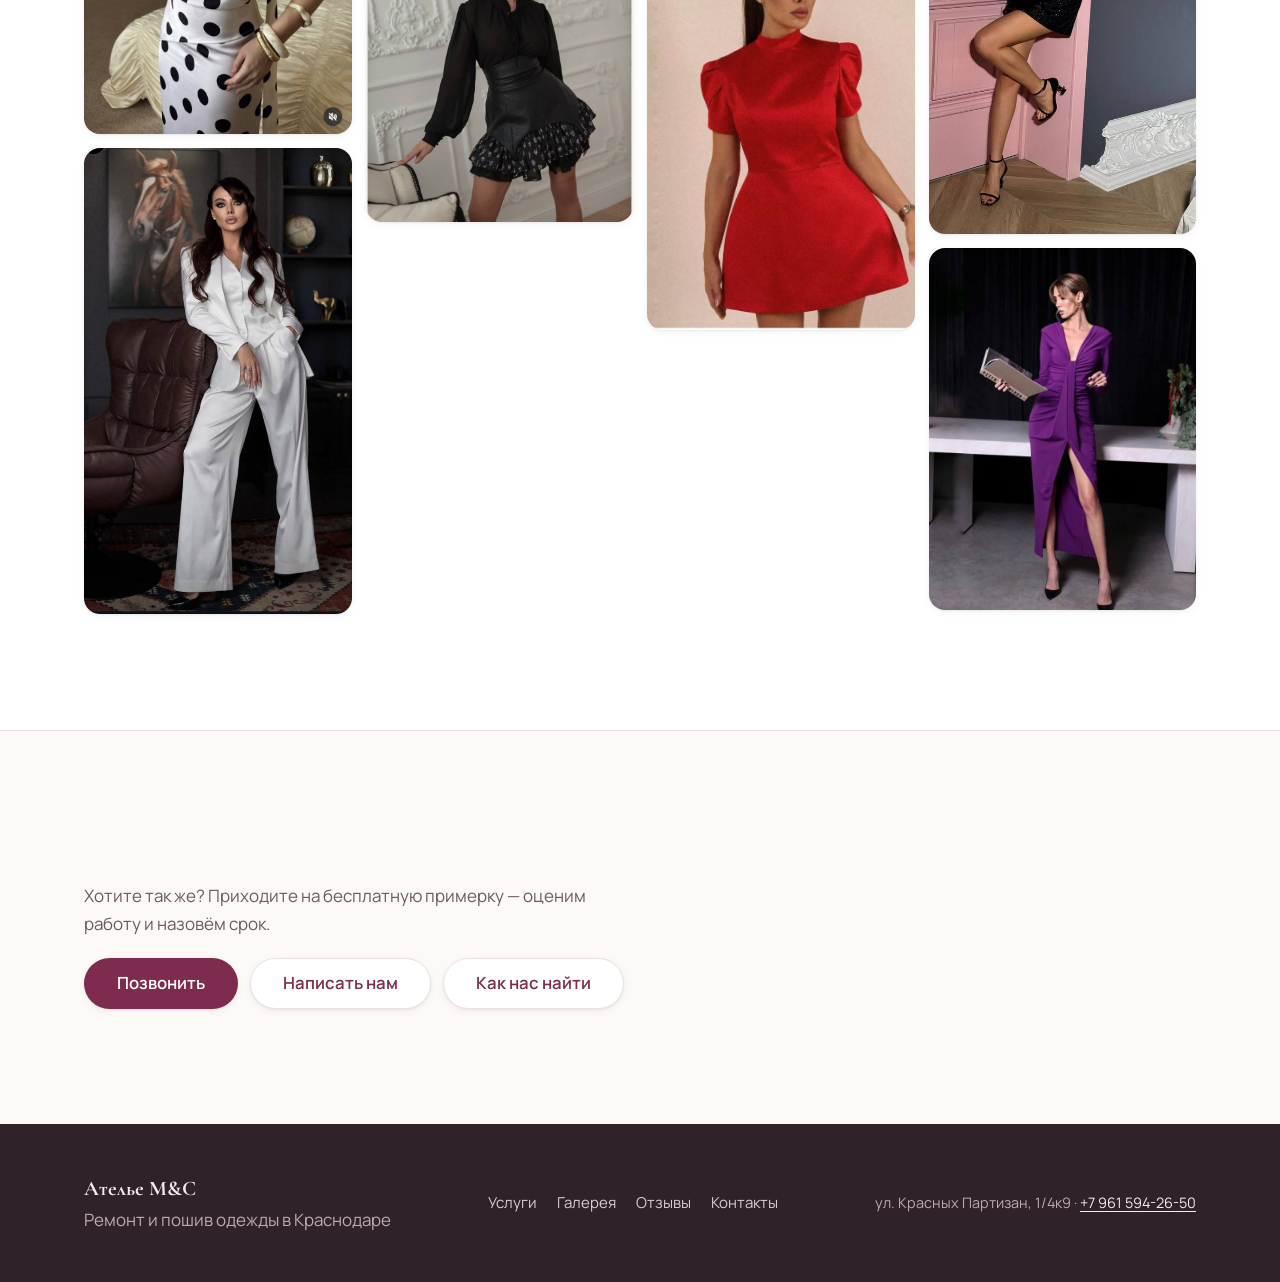
==== commit 92c7502a: "Убраны все обращения к зарубежным сервисам, добавлены заголовки безопасности Шрифты перенесены в реп" ====
--- a/gallery.html
+++ b/gallery.html
@@ -20,9 +20,9 @@
 <link rel="icon" type="image/svg+xml" href="/favicon.svg">
 <link rel="apple-touch-icon" href="/favicon.svg">
 
-<link rel="preconnect" href="https://fonts.googleapis.com">
-<link rel="preconnect" href="https://fonts.gstatic.com" crossorigin>
-<link href="https://fonts.googleapis.com/css2?family=Cormorant+Garamond:wght@500;600;700&family=Manrope:wght@400;500;600;700&display=swap" rel="stylesheet">
+<link rel="preload" as="font" type="font/woff2" crossorigin href="/fonts/Manrope-400-cyrillic.woff2">
+<link rel="preload" as="font" type="font/woff2" crossorigin href="/fonts/CormorantGaramond-700-cyrillic.woff2">
+<link rel="stylesheet" href="/fonts/fonts.css">
 <link rel="stylesheet" href="/styles.css">
 <script>document.documentElement.className+=" js";</script>
 </head>
--- a/fonts/fonts.css
+++ b/fonts/fonts.css
@@ -0,0 +1,224 @@
+@font-face {
+  font-family: 'Cormorant Garamond';
+  font-style: normal;
+  font-weight: 500;
+  font-display: swap;
+  src: url(/fonts/CormorantGaramond-500-cyrillic-ext.woff2) format('woff2');
+  unicode-range: U+0460-052F, U+1C80-1C8A, U+20B4, U+2DE0-2DFF, U+A640-A69F, U+FE2E-FE2F;
+}
+@font-face {
+  font-family: 'Cormorant Garamond';
+  font-style: normal;
+  font-weight: 500;
+  font-display: swap;
+  src: url(/fonts/CormorantGaramond-500-cyrillic.woff2) format('woff2');
+  unicode-range: U+0301, U+0400-045F, U+0490-0491, U+04B0-04B1, U+2116;
+}
+@font-face {
+  font-family: 'Cormorant Garamond';
+  font-style: normal;
+  font-weight: 500;
+  font-display: swap;
+  src: url(/fonts/CormorantGaramond-500-latin-ext.woff2) format('woff2');
+  unicode-range: U+0100-02BA, U+02BD-02C5, U+02C7-02CC, U+02CE-02D7, U+02DD-02FF, U+0304, U+0308, U+0329, U+1D00-1DBF, U+1E00-1E9F, U+1EF2-1EFF, U+2020, U+20A0-20AB, U+20AD-20C0, U+2113, U+2C60-2C7F, U+A720-A7FF;
+}
+@font-face {
+  font-family: 'Cormorant Garamond';
+  font-style: normal;
+  font-weight: 500;
+  font-display: swap;
+  src: url(/fonts/CormorantGaramond-500-latin.woff2) format('woff2');
+  unicode-range: U+0000-00FF, U+0131, U+0152-0153, U+02BB-02BC, U+02C6, U+02DA, U+02DC, U+0304, U+0308, U+0329, U+2000-206F, U+20AC, U+2122, U+2191, U+2193, U+2212, U+2215, U+FEFF, U+FFFD;
+}
+@font-face {
+  font-family: 'Cormorant Garamond';
+  font-style: normal;
+  font-weight: 600;
+  font-display: swap;
+  src: url(/fonts/CormorantGaramond-600-cyrillic-ext.woff2) format('woff2');
+  unicode-range: U+0460-052F, U+1C80-1C8A, U+20B4, U+2DE0-2DFF, U+A640-A69F, U+FE2E-FE2F;
+}
+@font-face {
+  font-family: 'Cormorant Garamond';
+  font-style: normal;
+  font-weight: 600;
+  font-display: swap;
+  src: url(/fonts/CormorantGaramond-600-cyrillic.woff2) format('woff2');
+  unicode-range: U+0301, U+0400-045F, U+0490-0491, U+04B0-04B1, U+2116;
+}
+@font-face {
+  font-family: 'Cormorant Garamond';
+  font-style: normal;
+  font-weight: 600;
+  font-display: swap;
+  src: url(/fonts/CormorantGaramond-600-latin-ext.woff2) format('woff2');
+  unicode-range: U+0100-02BA, U+02BD-02C5, U+02C7-02CC, U+02CE-02D7, U+02DD-02FF, U+0304, U+0308, U+0329, U+1D00-1DBF, U+1E00-1E9F, U+1EF2-1EFF, U+2020, U+20A0-20AB, U+20AD-20C0, U+2113, U+2C60-2C7F, U+A720-A7FF;
+}
+@font-face {
+  font-family: 'Cormorant Garamond';
+  font-style: normal;
+  font-weight: 600;
+  font-display: swap;
+  src: url(/fonts/CormorantGaramond-600-latin.woff2) format('woff2');
+  unicode-range: U+0000-00FF, U+0131, U+0152-0153, U+02BB-02BC, U+02C6, U+02DA, U+02DC, U+0304, U+0308, U+0329, U+2000-206F, U+20AC, U+2122, U+2191, U+2193, U+2212, U+2215, U+FEFF, U+FFFD;
+}
+@font-face {
+  font-family: 'Cormorant Garamond';
+  font-style: normal;
+  font-weight: 700;
+  font-display: swap;
+  src: url(/fonts/CormorantGaramond-700-cyrillic-ext.woff2) format('woff2');
+  unicode-range: U+0460-052F, U+1C80-1C8A, U+20B4, U+2DE0-2DFF, U+A640-A69F, U+FE2E-FE2F;
+}
+@font-face {
+  font-family: 'Cormorant Garamond';
+  font-style: normal;
+  font-weight: 700;
+  font-display: swap;
+  src: url(/fonts/CormorantGaramond-700-cyrillic.woff2) format('woff2');
+  unicode-range: U+0301, U+0400-045F, U+0490-0491, U+04B0-04B1, U+2116;
+}
+@font-face {
+  font-family: 'Cormorant Garamond';
+  font-style: normal;
+  font-weight: 700;
+  font-display: swap;
+  src: url(/fonts/CormorantGaramond-700-latin-ext.woff2) format('woff2');
+  unicode-range: U+0100-02BA, U+02BD-02C5, U+02C7-02CC, U+02CE-02D7, U+02DD-02FF, U+0304, U+0308, U+0329, U+1D00-1DBF, U+1E00-1E9F, U+1EF2-1EFF, U+2020, U+20A0-20AB, U+20AD-20C0, U+2113, U+2C60-2C7F, U+A720-A7FF;
+}
+@font-face {
+  font-family: 'Cormorant Garamond';
+  font-style: normal;
+  font-weight: 700;
+  font-display: swap;
+  src: url(/fonts/CormorantGaramond-700-latin.woff2) format('woff2');
+  unicode-range: U+0000-00FF, U+0131, U+0152-0153, U+02BB-02BC, U+02C6, U+02DA, U+02DC, U+0304, U+0308, U+0329, U+2000-206F, U+20AC, U+2122, U+2191, U+2193, U+2212, U+2215, U+FEFF, U+FFFD;
+}
+@font-face {
+  font-family: 'Manrope';
+  font-style: normal;
+  font-weight: 400;
+  font-display: swap;
+  src: url(/fonts/Manrope-400-cyrillic-ext.woff2) format('woff2');
+  unicode-range: U+0460-052F, U+1C80-1C8A, U+20B4, U+2DE0-2DFF, U+A640-A69F, U+FE2E-FE2F;
+}
+@font-face {
+  font-family: 'Manrope';
+  font-style: normal;
+  font-weight: 400;
+  font-display: swap;
+  src: url(/fonts/Manrope-400-cyrillic.woff2) format('woff2');
+  unicode-range: U+0301, U+0400-045F, U+0490-0491, U+04B0-04B1, U+2116;
+}
+@font-face {
+  font-family: 'Manrope';
+  font-style: normal;
+  font-weight: 400;
+  font-display: swap;
+  src: url(/fonts/Manrope-400-latin-ext.woff2) format('woff2');
+  unicode-range: U+0100-02BA, U+02BD-02C5, U+02C7-02CC, U+02CE-02D7, U+02DD-02FF, U+0304, U+0308, U+0329, U+1D00-1DBF, U+1E00-1E9F, U+1EF2-1EFF, U+2020, U+20A0-20AB, U+20AD-20C0, U+2113, U+2C60-2C7F, U+A720-A7FF;
+}
+@font-face {
+  font-family: 'Manrope';
+  font-style: normal;
+  font-weight: 400;
+  font-display: swap;
+  src: url(/fonts/Manrope-400-latin.woff2) format('woff2');
+  unicode-range: U+0000-00FF, U+0131, U+0152-0153, U+02BB-02BC, U+02C6, U+02DA, U+02DC, U+0304, U+0308, U+0329, U+2000-206F, U+20AC, U+2122, U+2191, U+2193, U+2212, U+2215, U+FEFF, U+FFFD;
+}
+@font-face {
+  font-family: 'Manrope';
+  font-style: normal;
+  font-weight: 500;
+  font-display: swap;
+  src: url(/fonts/Manrope-500-cyrillic-ext.woff2) format('woff2');
+  unicode-range: U+0460-052F, U+1C80-1C8A, U+20B4, U+2DE0-2DFF, U+A640-A69F, U+FE2E-FE2F;
+}
+@font-face {
+  font-family: 'Manrope';
+  font-style: normal;
+  font-weight: 500;
+  font-display: swap;
+  src: url(/fonts/Manrope-500-cyrillic.woff2) format('woff2');
+  unicode-range: U+0301, U+0400-045F, U+0490-0491, U+04B0-04B1, U+2116;
+}
+@font-face {
+  font-family: 'Manrope';
+  font-style: normal;
+  font-weight: 500;
+  font-display: swap;
+  src: url(/fonts/Manrope-500-latin-ext.woff2) format('woff2');
+  unicode-range: U+0100-02BA, U+02BD-02C5, U+02C7-02CC, U+02CE-02D7, U+02DD-02FF, U+0304, U+0308, U+0329, U+1D00-1DBF, U+1E00-1E9F, U+1EF2-1EFF, U+2020, U+20A0-20AB, U+20AD-20C0, U+2113, U+2C60-2C7F, U+A720-A7FF;
+}
+@font-face {
+  font-family: 'Manrope';
+  font-style: normal;
+  font-weight: 500;
+  font-display: swap;
+  src: url(/fonts/Manrope-500-latin.woff2) format('woff2');
+  unicode-range: U+0000-00FF, U+0131, U+0152-0153, U+02BB-02BC, U+02C6, U+02DA, U+02DC, U+0304, U+0308, U+0329, U+2000-206F, U+20AC, U+2122, U+2191, U+2193, U+2212, U+2215, U+FEFF, U+FFFD;
+}
+@font-face {
+  font-family: 'Manrope';
+  font-style: normal;
+  font-weight: 600;
+  font-display: swap;
+  src: url(/fonts/Manrope-600-cyrillic-ext.woff2) format('woff2');
+  unicode-range: U+0460-052F, U+1C80-1C8A, U+20B4, U+2DE0-2DFF, U+A640-A69F, U+FE2E-FE2F;
+}
+@font-face {
+  font-family: 'Manrope';
+  font-style: normal;
+  font-weight: 600;
+  font-display: swap;
+  src: url(/fonts/Manrope-600-cyrillic.woff2) format('woff2');
+  unicode-range: U+0301, U+0400-045F, U+0490-0491, U+04B0-04B1, U+2116;
+}
+@font-face {
+  font-family: 'Manrope';
+  font-style: normal;
+  font-weight: 600;
+  font-display: swap;
+  src: url(/fonts/Manrope-600-latin-ext.woff2) format('woff2');
+  unicode-range: U+0100-02BA, U+02BD-02C5, U+02C7-02CC, U+02CE-02D7, U+02DD-02FF, U+0304, U+0308, U+0329, U+1D00-1DBF, U+1E00-1E9F, U+1EF2-1EFF, U+2020, U+20A0-20AB, U+20AD-20C0, U+2113, U+2C60-2C7F, U+A720-A7FF;
+}
+@font-face {
+  font-family: 'Manrope';
+  font-style: normal;
+  font-weight: 600;
+  font-display: swap;
+  src: url(/fonts/Manrope-600-latin.woff2) format('woff2');
+  unicode-range: U+0000-00FF, U+0131, U+0152-0153, U+02BB-02BC, U+02C6, U+02DA, U+02DC, U+0304, U+0308, U+0329, U+2000-206F, U+20AC, U+2122, U+2191, U+2193, U+2212, U+2215, U+FEFF, U+FFFD;
+}
+@font-face {
+  font-family: 'Manrope';
+  font-style: normal;
+  font-weight: 700;
+  font-display: swap;
+  src: url(/fonts/Manrope-700-cyrillic-ext.woff2) format('woff2');
+  unicode-range: U+0460-052F, U+1C80-1C8A, U+20B4, U+2DE0-2DFF, U+A640-A69F, U+FE2E-FE2F;
+}
+@font-face {
+  font-family: 'Manrope';
+  font-style: normal;
+  font-weight: 700;
+  font-display: swap;
+  src: url(/fonts/Manrope-700-cyrillic.woff2) format('woff2');
+  unicode-range: U+0301, U+0400-045F, U+0490-0491, U+04B0-04B1, U+2116;
+}
+@font-face {
+  font-family: 'Manrope';
+  font-style: normal;
+  font-weight: 700;
+  font-display: swap;
+  src: url(/fonts/Manrope-700-latin-ext.woff2) format('woff2');
+  unicode-range: U+0100-02BA, U+02BD-02C5, U+02C7-02CC, U+02CE-02D7, U+02DD-02FF, U+0304, U+0308, U+0329, U+1D00-1DBF, U+1E00-1E9F, U+1EF2-1EFF, U+2020, U+20A0-20AB, U+20AD-20C0, U+2113, U+2C60-2C7F, U+A720-A7FF;
+}
+@font-face {
+  font-family: 'Manrope';
+  font-style: normal;
+  font-weight: 700;
+  font-display: swap;
+  src: url(/fonts/Manrope-700-latin.woff2) format('woff2');
+  unicode-range: U+0000-00FF, U+0131, U+0152-0153, U+02BB-02BC, U+02C6, U+02DA, U+02DC, U+0304, U+0308, U+0329, U+2000-206F, U+20AC, U+2122, U+2191, U+2193, U+2212, U+2215, U+FEFF, U+FFFD;
+}
